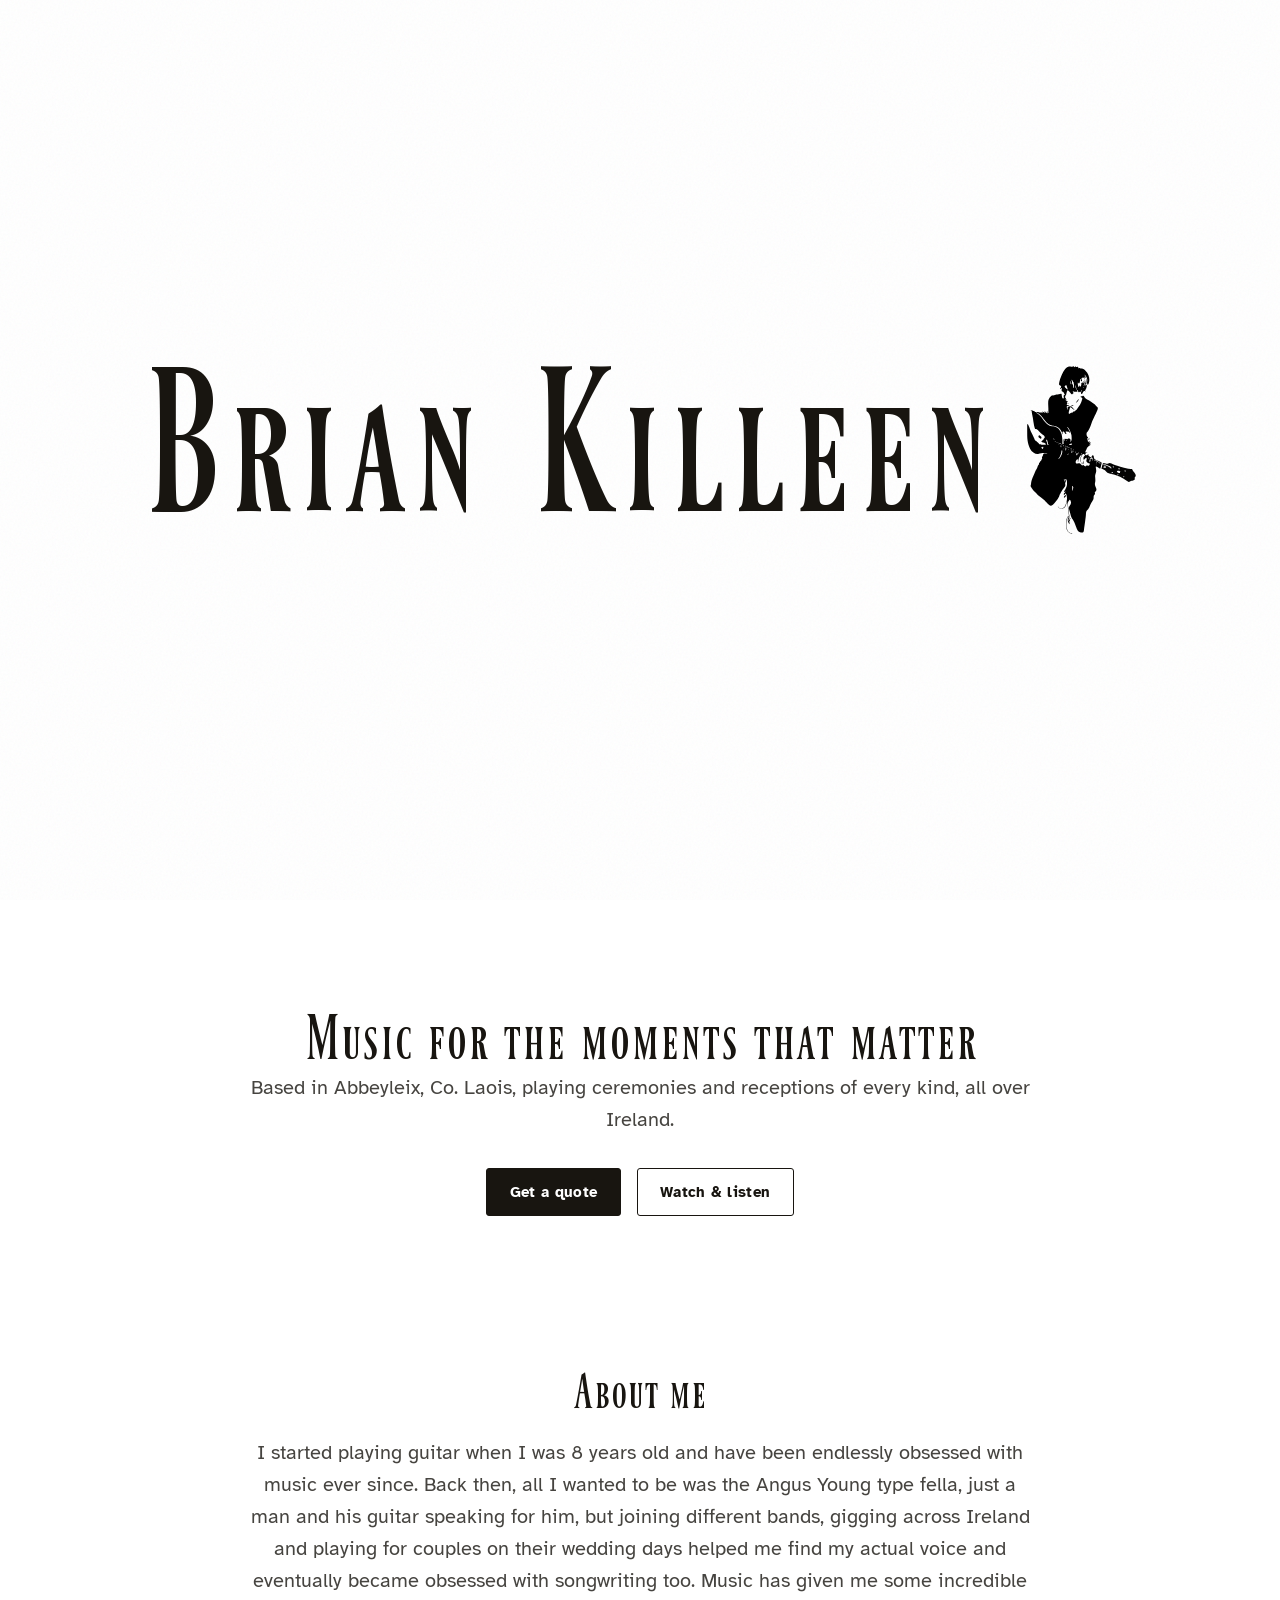
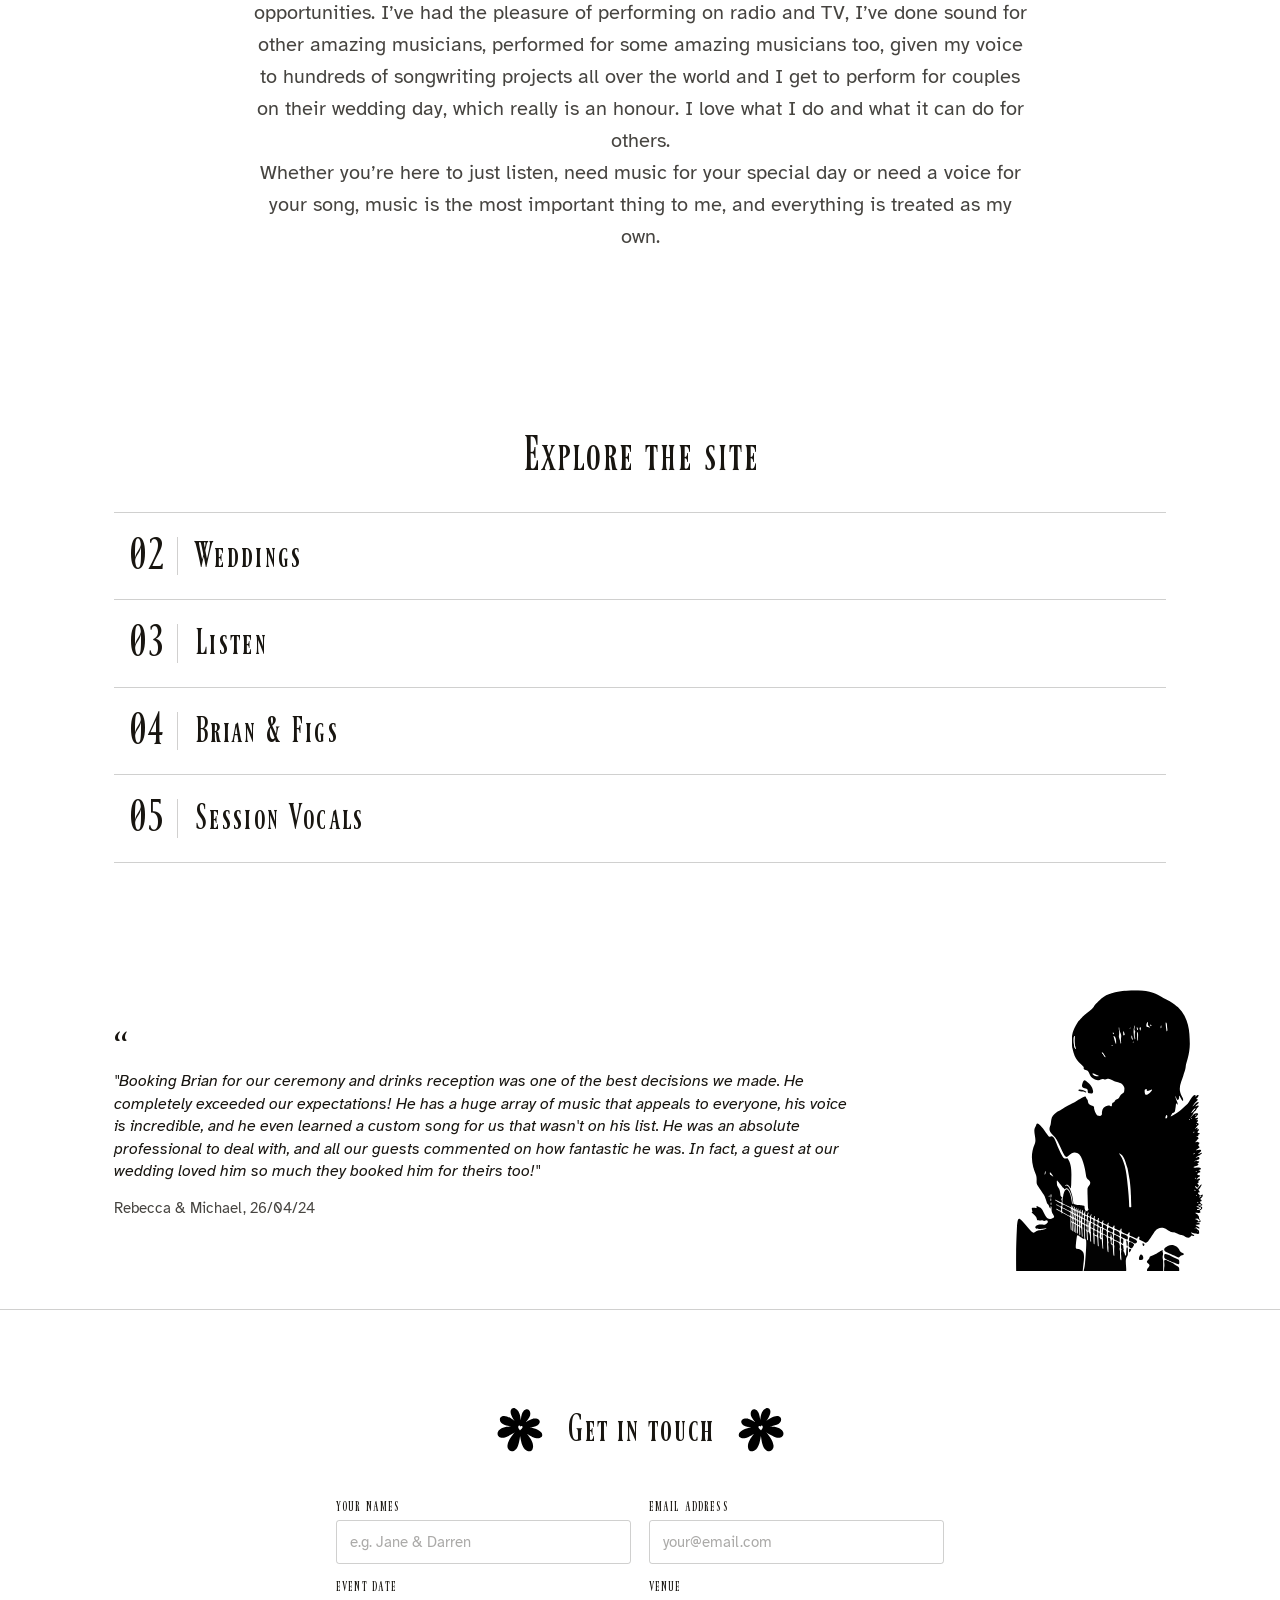
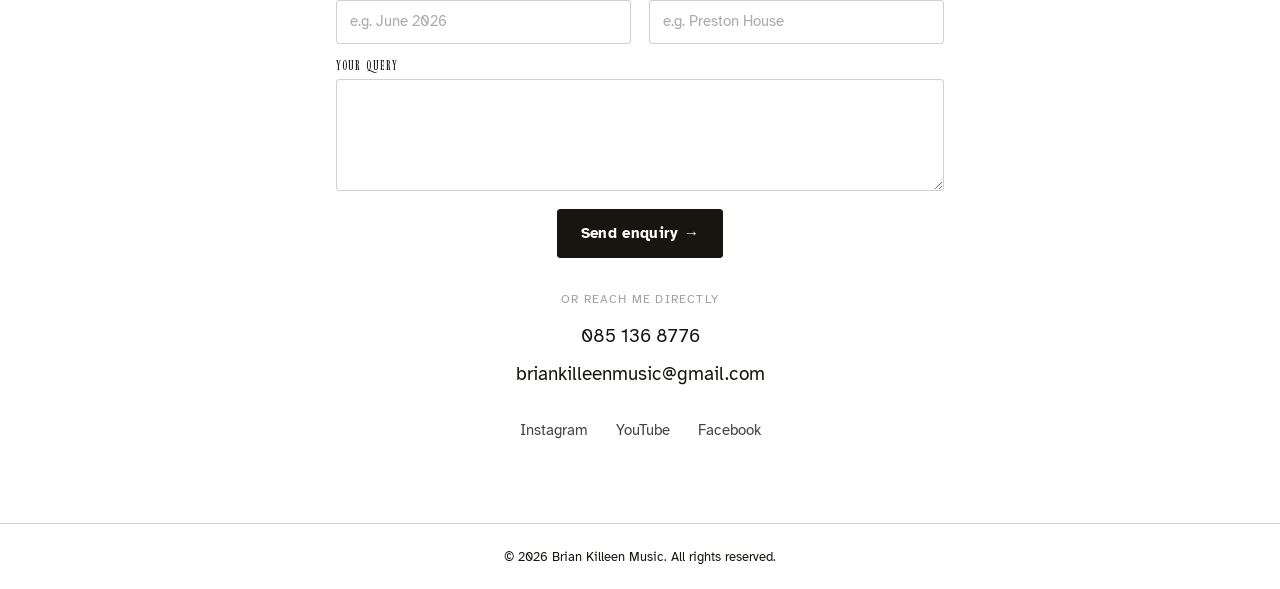
==== index.html @ a40d2b85 "Style updates site wide" ====
<!doctype html>
<html lang="en-GB">
<head>
<meta charset="UTF-8">
<meta name="viewport" content="width=device-width, initial-scale=1">
<title>Brian Killeen | Wedding Ceremony & Reception Music</title>
<meta name="description" content="Brian Killeen is a singer/guitarist based in Abbeyleix, Co. Laois, playing wedding ceremonies and receptions all over Ireland.">
<link rel="preload" href="/assets/fonts/Ferrum-Regular.woff2" as="font" type="font/woff2" crossorigin>
<link rel="stylesheet" href="/assets/css/style.css">
<script>if (!location.hash) history.scrollRestoration = "manual";</script>
<noscript><style>body.home .site-header { opacity: 1 !important; visibility: visible !important; pointer-events: auto !important; }</style></noscript>
</head>
<body class="home">

<header class="site-header">
  <div class="wrap">
    <a href="/" class="wordmark">Brian Killeen<span class="wordmark-figure" aria-hidden="true"></span></a>
    <button class="nav-toggle" aria-label="Open menu" aria-expanded="false">
      <svg class="dial" viewBox="0 0 44 44" aria-hidden="true">
        <circle cx="22" cy="22" r="19" fill="none" stroke="currentColor" stroke-width="1.2"/>
        <line class="dial-tick" x1="22" y1="4" x2="22" y2="9" stroke="currentColor" stroke-width="2" stroke-linecap="round"/>
      </svg>
      <span class="dial-channel" aria-hidden="true">01</span>
    </button>
    <nav class="main-nav" aria-label="Primary">
  <a href="/" aria-current="page"><span class="channel-num">01</span>Home</a>
  <a href="/weddings/"><span class="channel-num">02</span>Weddings</a>
  <a href="/listen/"><span class="channel-num">03</span>Listen</a>
  <a href="/brian-and-figs/"><span class="channel-num">04</span>Brian &amp; Figs</a>
  <a href="/sessions/"><span class="channel-num">05</span>Session Vocals</a>
  <a href="#contact" class="btn btn-solid">Get in Touch</a>
    </nav>
  </div>
</header>

<span class="k-measure" aria-hidden="true">K</span>

<main>

  <div class="intro-spacer" aria-hidden="true"></div>
  <div class="intro-lockup">
    <div class="intro-pair">
      <h1 class="intro-name">Brian Killeen</h1>
      <div class="name-figure" aria-hidden="true"></div>
    </div>
  </div>

  <section class="hero">
    <div class="wrap reveal">
      <div class="hero-copy">
        <h2 class="hero-title">Music for the moments that matter</h2>
        <p class="lede">Based in Abbeyleix, Co. Laois, playing ceremonies and receptions of every kind, all over Ireland.</p>
        <div class="hero-actions">
          <a href="#contact" class="btn btn-solid">Get a quote</a>
          <a href="/listen/" class="btn btn-outline">Watch &amp; listen</a>
        </div>
      </div>
    </div>
  </section>

  <section class="intro">
    <div class="wrap reveal">
      <h2 class="underline-draw">About me
        <svg viewBox="0 0 200 20" preserveAspectRatio="none"><path d="M2 12 Q 50 2 100 10 T 198 8"/></svg>
      </h2>
      <p class="lede" style="margin-top:1.2rem;">
        I started playing guitar when I was 8 years old and have been endlessly obsessed with music ever since. Back then, all I wanted to be was the Angus Young type fella, just a man and his guitar speaking for him, but joining different bands, gigging across Ireland and playing for couples on their wedding days helped me find my actual voice and eventually became obsessed with songwriting too. Music has given me some incredible opportunities. I’ve had the pleasure of performing on radio and TV, I’ve done sound for other amazing musicians, performed for some amazing musicians too, given my voice to hundreds of songwriting projects all over the world and I get to perform for couples on their wedding day, which really is an honour. I love what I do and what it can do for others.
        <br>Whether you’re here to just listen, need music for your special day or need a voice for your song, music is the most important thing to me, and everything is treated as my own.
      </p>
    </div>
  </section>

  <section class="page-links">
    <div class="wrap reveal">
      <h2 class="underline-draw">Explore the site
        <svg viewBox="0 0 200 20" preserveAspectRatio="none"><path d="M2 12 Q 50 2 100 10 T 198 8"/></svg>
      </h2>
      <ul class="set-list" style="margin-top:2rem;">
        <li>
          <a href="/weddings/">
            <span class="set-list__num">02</span>
            <span class="set-list__title">Weddings</span>
          </a>
        </li>
        <li>
          <a href="/listen/">
            <span class="set-list__num">03</span>
            <span class="set-list__title">Listen</span>
          </a>
        </li>
        <li>
          <a href="/brian-and-figs/">
            <span class="set-list__num">04</span>
            <span class="set-list__title">Brian &amp; Figs</span>
          </a>
        </li>
        <li>
          <a href="/sessions/">
            <span class="set-list__num">05</span>
            <span class="set-list__title">Session Vocals</span>
          </a>
        </li>
      </ul>
    </div>
  </section>

  <section class="testimonial">
    <div class="testimonial-figure testimonial-figure--center" aria-hidden="true"></div>
    <div class="wrap reveal quote-stack quote-stack--compact">
      <blockquote class="quote">
        "Booking Brian for our ceremony and drinks reception was one of the best decisions we made. He completely exceeded our expectations! He has a huge array of music that appeals to everyone, his voice is incredible, and he even learned a custom song for us that wasn't on his list. He was an absolute professional to deal with, and all our guests commented on how fantastic he was. In fact, a guest at our wedding loved him so much they booked him for theirs too!"
        <cite>Rebecca &amp; Michael, 26/04/24</cite>
      </blockquote>
    </div>
  </section>


  <section id="contact" class="contact-simple">
    <div class="wrap reveal">
      <div class="contact-heading">
        <div class="flower-fig flower-fig--contact" aria-hidden="true"><img src="/Flowers/flower3.svg" alt=""></div>
        <h2>Get in touch</h2>
        <div class="flower-fig flower-fig--contact" aria-hidden="true"><img src="/Flowers/flower3.svg" alt="" style="transform: scaleX(-1);"></div>
      </div>
      <!-- ★ Replace YOUR_FORM_ID with the id from your Formspree dashboard (formspree.io/dashboard) -->
      <form class="contact-form" action="https://formspree.io/f/xdenpwrw" method="POST">
        <input type="hidden" name="_subject" value="New enquiry — Brian Killeen Music">
        <!-- ★ Replace briankilleenmusic.ie below with your actual domain once the site is live -->
        <input type="hidden" name="_next" value="https://www.briankilleenmusic.ie/thankyou/">
        <div class="form-row form-row--2">
          <div class="form-group">
            <label for="cf-name">Your names</label>
            <input type="text" id="cf-name" name="name" required autocomplete="name" placeholder="e.g. Jane &amp; Darren">
          </div>
          <div class="form-group">
            <label for="cf-email">Email address</label>
            <input type="email" id="cf-email" name="email" required autocomplete="email" placeholder="your@email.com">
          </div>
        </div>
        <div class="form-row form-row--2">
          <div class="form-group">
            <label for="cf-date">Event date</label>
            <input type="text" id="cf-date" name="date" placeholder="e.g. June 2026">
          </div>
          <div class="form-group">
            <label for="cf-venue">Venue</label>
            <input type="text" id="cf-venue" name="venue" placeholder="e.g. Preston House">
          </div>
        </div>
        <div class="form-group">
          <label for="cf-message">Your Query</label>
          <textarea id="cf-message" name="message" rows="4" placeholder=""></textarea>
        </div>
        <div class="form-submit">
          <button type="submit" class="btn btn-solid">Send enquiry →</button>
        </div>
      </form>
      <p class="contact-alt-label">Or reach me directly</p>
      <div class="contact-links">
        <a href="tel:+353851368776" class="contact-link">085 136 8776</a>
        <a href="mailto:briankilleenmusic@gmail.com" class="contact-link">briankilleenmusic@gmail.com</a>
      </div>
      <div class="contact-socials">
        <a href="https://www.instagram.com/brian_songs/" aria-label="Instagram" target="_blank" rel="noopener">Instagram</a>
        <a href="https://www.youtube.com/@brian_songs" aria-label="YouTube" target="_blank" rel="noopener">YouTube</a>
        <a href="https://www.facebook.com/yellowsubkilleen" aria-label="Facebook" target="_blank" rel="noopener">Facebook</a>
      </div>
    </div>
  </section>

</main>

<footer class="site-footer">
  <div class="wrap">
    <small>&copy; 2026 Brian Killeen Music. All rights reserved.</small>
  </div>
</footer>

<script src="/assets/js/main.js" defer></script>
</body>
</html>
---- assets/css/style.css ----
/* ==========================================================================
   Brian Killeen Music — vintage 60s stylesheet
   ========================================================================== */

/* Native cross-document View Transitions (Chrome/Edge 126+; other browsers
   ignore this at-rule and just navigate normally — no JS needed either way) */
@view-transition {
  navigation: auto;
}

/* ---- Fonts (self-hosted files, not embedded in the HTML) ----
   Ferrum is also preloaded from each page <head>. font-display: block
   keeps the fallback from painting, so the name does not swap into Ferrum
   a moment after first paint. Body faces stay on swap so paragraphs
   stay readable if their files are still in flight. */
@font-face {
  font-family: "Ferrum";
  src: url("../fonts/Ferrum-Regular.woff2") format("woff2");
  font-weight: 400;
  font-style: normal;
  font-display: block;
}
@font-face {
  font-family: "Hyperlegible Sans";
  src: url("../fonts/HyperlegibleSans-Regular.woff2") format("woff2");
  font-weight: 400;
  font-style: normal;
  font-display: swap;
}
@font-face {
  font-family: "Hyperlegible Sans";
  src: url("../fonts/HyperlegibleSans-Italic.woff2") format("woff2");
  font-weight: 400;
  font-style: italic;
  font-display: swap;
}
@font-face {
  font-family: "Hyperlegible Sans";
  src: url("../fonts/HyperlegibleSans-Medium.woff2") format("woff2");
  font-weight: 500;
  font-style: normal;
  font-display: swap;
}
@font-face {
  font-family: "Hyperlegible Sans";
  src: url("../fonts/HyperlegibleSans-Bold.woff2") format("woff2");
  font-weight: 700;
  font-style: normal;
  font-display: swap;
}

/* ---- Design tokens ---- */
:root {
  --paper: #ffffff;
  --paper-alt: #f4f4f4;
  --ink: #181510;
  --ink-soft: #181510cc;
  --ink-faint: #18151033;
  --black-band: #16130f;

  --font-display: "Ferrum", "Arial Narrow", sans-serif;
  --font-body: "Hyperlegible Sans", "Helvetica Neue", Arial, sans-serif;

  --max-width: 1100px;
  --gap: clamp(1.25rem, 2vw, 2.5rem);
}

/* ---- Reset ---- */
* { box-sizing: border-box; }
html { scroll-behavior: smooth; }
body, h1, h2, h3, h4, p, figure, blockquote { margin: 0; }
img { max-width: 100%; display: block; }
a { color: inherit; text-decoration: none; }
button { font: inherit; cursor: pointer; }
ul { list-style: none; margin: 0; padding: 0; }

body {
  background: var(--paper);
  color: var(--ink);
  font-family: var(--font-body);
  font-size: 1rem;
  line-height: 1.6;
  position: relative;
  overflow-x: hidden;
}

/* ---- Paper-grain overlay ---- */
body::before {
  content: "";
  position: fixed;
  inset: 0;
  pointer-events: none;
  z-index: 9999;
  opacity: 0.05;
  mix-blend-mode: multiply;
  background-image: url("data:image/svg+xml;utf8,<svg xmlns='http://www.w3.org/2000/svg' width='120' height='120'><filter id='n'><feTurbulence type='fractalNoise' baseFrequency='0.9' numOctaves='2' stitchTiles='stitch'/></filter><rect width='100%25' height='100%25' filter='url(%23n)'/></svg>");
  background-size: 220px 220px;
}

/* ---- Name figure (Home only) ----
   Hand-traced silhouette used as a logomark beside "Brian Killeen" — sized
   to match the live-measured cap-height of the "K" (see .k-measure and
   main.js), so it scales exactly with the text at every point in the
   scroll. Stays attached to the name the whole way from the big centred
   landing state through to settling beside it in the header. */
.name-figure {
  background-image: url("../img/name-figure.svg");
  background-repeat: no-repeat;
  background-size: contain;
  pointer-events: none;
  flex-shrink: 0;
}
/* Invisible reference glyph, same font/weight, font-size synced to the
   name's current size each frame — measured, never shown. */
.k-measure {
  position: fixed;
  top: -9999px;
  left: -9999px;
  visibility: hidden;
  white-space: nowrap;
  font-family: var(--font-display);
  font-weight: 400;
  line-height: 1;
}
@media (prefers-reduced-motion: reduce) {
  .name-figure { display: none; }
}

/* ---- Layout helpers ---- */
.wrap {
  max-width: var(--max-width);
  margin: 0 auto;
  padding: 0 1.5rem;
}
section { padding: clamp(3rem, 7vw, 6rem) 0; }
.rule {
  border: none;
  border-top: 1px solid var(--ink-faint);
}

/* ---- Typography ---- */
h1, .h1 {
  font-family: var(--font-display);
  font-weight: 400;
  line-height: 1.05;
  letter-spacing: 0.01em;
  font-size: clamp(2.6rem, 7vw, 5rem);
}
h2, .h2 {
  font-family: var(--font-display);
  font-weight: 400;
  line-height: 1.15;
  font-size: clamp(1.8rem, 4vw, 2.6rem);
}
h3, .h3 {
  font-family: var(--font-display);
  font-weight: 400;
  font-size: clamp(1.2rem, 2.4vw, 1.5rem);
}
p.lede {
  font-size: clamp(1.05rem, 2vw, 1.25rem);
  color: var(--ink-soft);
  max-width: 60ch;
}

/* ---- Hand-drawn SVG underline ---- */
.underline-draw {
  position: relative;
  display: inline-block;
}
.underline-draw svg {
  position: absolute;
  left: 0;
  bottom: -0.15em;
  width: 100%;
  height: 0.5em;
  overflow: visible;
}
.underline-draw svg path {
  fill: none;
  stroke: var(--ink);
  stroke-width: 4;
  stroke-linecap: round;
  stroke-dasharray: 240;
  stroke-dashoffset: 240;
  transition: stroke-dashoffset 0.45s ease;
}
.underline-draw.is-active svg path {
  stroke-dashoffset: 0;
}

/* ---- Header / Nav
   Wide screens: page names in the header, current page underlined.
   Narrow screens: the knob opens the full-screen menu. ---- */
.site-header {
  position: sticky;
  top: 0;
  z-index: 100;
  background: transparent;
  border-bottom: 1px solid var(--ink-faint);
}
.site-header::before {
  content: "";
  position: absolute;
  inset: 0;
  z-index: -1;
  background: color-mix(in srgb, var(--paper) 92%, transparent);
  backdrop-filter: blur(6px);
}
.site-header .wrap {
  display: flex;
  align-items: center;
  justify-content: space-between;
  gap: 1rem;
  min-height: 84px;
}
.wordmark {
  display: inline-flex;
  align-items: center;
  gap: 8px;
  font-family: var(--font-display);
  font-size: 1.5rem;
  letter-spacing: 0.02em;
  white-space: nowrap;
}
/* Static match of the Home page's settled logo lockup (see .name-figure) —
   sized in em so it tracks the wordmark's own font-size everywhere else. */
.wordmark-figure {
  display: inline-block;
  width: 0.866em;
  height: 1.3em;
  background-image: url("../img/name-figure.svg");
  background-repeat: no-repeat;
  background-size: contain;
  flex-shrink: 0;
}

/* Tuning-dial menu button: the tick shows which "channel" (page) you're on,
   and the number in the middle confirms it. Phone only — wide screens use
   the text menu instead. */
.nav-toggle {
  position: relative;
  z-index: 210;
  width: 44px;
  height: 44px;
  display: inline-flex;
  align-items: center;
  justify-content: center;
  background: none;
  border: 1px solid var(--ink);
  border-radius: 50%;
  flex-shrink: 0;
  color: var(--ink);
}
.nav-toggle .dial {
  position: absolute;
  inset: 0;
  width: 100%;
  height: 100%;
}
.nav-toggle .dial-tick {
  transform-origin: 22px 22px;
  transition: transform 0.4s cubic-bezier(0.34, 1.56, 0.64, 1);
}
.nav-toggle.is-open .dial-tick {
  animation: dial-spin 0.5s ease;
}
@keyframes dial-spin {
  from { transform: rotate(0deg); }
  to { transform: rotate(360deg); }
}
.nav-toggle .dial-channel {
  position: relative;
  font-family: var(--font-display);
  font-size: 0.75rem;
  letter-spacing: 0.02em;
  pointer-events: none;
}

/* Full-screen overlay menu */
.main-nav {
  display: none;
  position: fixed;
  inset: 0;
  z-index: 200;
  background: var(--paper);
  flex-direction: column;
  align-items: center;
  justify-content: center;
  gap: 1.6rem;
}
.main-nav.is-open { display: flex; }
.main-nav a:not(.btn) {
  font-family: var(--font-body);
  font-weight: 500;
  font-size: clamp(1.3rem, 4vw, 1.8rem);
  letter-spacing: 0.02em;
}
.main-nav .channel-num {
  font-family: var(--font-display);
  color: var(--ink);
  font-size: 0.65em;
  margin-right: 0.4em;
}
.main-nav a[aria-current="page"] {
  text-decoration: underline;
  text-underline-offset: 0.18em;
}
body.nav-open { overflow: hidden; }

/* Desktop: a plain row of page names, lined up with the header.
   The bar itself ignores clicks so the wordmark underneath stays usable. */
@media (min-width: 801px) {
  .nav-toggle { display: none; }
  .main-nav,
  .main-nav.is-open {
    display: flex;
    position: static;
    inset: auto;
    height: auto;
    z-index: auto;
    flex-direction: row;
    align-items: center;
    justify-content: flex-end;
    gap: clamp(0.7rem, 1.4vw, 1.35rem);
    padding: 0;
    background: transparent;
    pointer-events: auto;
  }
  .main-nav a {
    white-space: nowrap;
  }
  .main-nav a:not(.btn),
  .main-nav .btn {
    font-family: var(--font-body);
    font-weight: 400;
    font-size: clamp(0.88rem, 1.05vw, 0.98rem);
    letter-spacing: 0;
  }
  .main-nav .channel-num { display: none; }
  .main-nav a:hover,
  .main-nav a[aria-current="page"] {
    text-decoration: underline;
    text-underline-offset: 0.28em;
  }
  .main-nav .btn,
  .main-nav .btn:hover,
  .main-nav .btn:focus-visible {
    background: transparent;
    color: inherit;
    border-color: transparent;
    padding: 0;
    border-radius: 0;
    box-shadow: none;
    transform: none;
  }
  body.nav-open { overflow-x: hidden; overflow-y: auto; }
}

/* ---- Buttons ---- */
.btn {
  display: inline-flex;
  align-items: center;
  gap: 0.5rem;
  font-family: var(--font-body);
  font-weight: 700;
  font-size: 0.95rem;
  letter-spacing: 0.02em;
  padding: 0.7rem 1.4rem;
  border-radius: 3px;
  border: 1.5px solid var(--ink);
  transition: box-shadow 0.25s ease, transform 0.25s ease, background 0.25s ease, color 0.25s ease, opacity 0.4s ease;
}
.btn-solid {
  background: var(--ink);
  color: var(--paper);
  border-color: var(--ink);
}
.btn-solid:hover, .btn-solid:focus-visible {
  box-shadow: 0 10px 26px -10px #000;
  transform: translateY(-2px);
}
.btn-outline:hover, .btn-outline:focus-visible {
  background: var(--ink);
  color: var(--paper);
  transform: translateY(-2px);
}
.btn-whatsapp {
  background: #1c1a17;
  color: var(--paper);
  border-color: #1c1a17;
}
.btn-whatsapp:hover, .btn-whatsapp:focus-visible {
  box-shadow: 0 10px 26px -10px #000;
  transform: translateY(-2px);
}

@media (prefers-reduced-motion: reduce) {
  .nav-toggle.is-open .dial-tick { animation: none; }
}

/* ---- Hero (typography only, no imagery) ---- */
.hero {
  padding-top: clamp(2rem, 6vw, 4rem);
  padding-bottom: clamp(2rem, 6vw, 4rem);
  position: relative;
}
.hero .wrap {
  position: relative;
  z-index: 1;
  display: flex;
  flex-direction: column;
  align-items: center;
}
/* Decorative margin flourish beside the hero title — only where there's
   genuine gutter space for it, so it never crowds the text. */
.hero-figure {
  position: absolute;
  right: clamp(1rem, 6vw, 6rem);
  top: 100%;
  transform: translateY(-50%);
  z-index: 0;
  height: clamp(110px, 14vw, 190px);
  aspect-ratio: 486.24 / 1005.94;
  background-image: url("../img/rose-figure.svg");
  background-repeat: no-repeat;
  background-position: center;
  background-size: contain;
  pointer-events: none;
  opacity: 0.85;
}
@media (max-width: 1100px) {
  .hero-figure { display: none; }
}
/* Decorative margin flourish on the left, sitting at the boundary between
   ceremony-types and reception — mirrors .hero-figure's approach (anchored
   to the section's bottom edge, text kept above via z-index). */
.ceremony-types {
  position: relative;
}
.ceremony-types .wrap {
  position: relative;
  z-index: 1;
}
.ceremony-figure {
  position: absolute;
  left: clamp(1rem, 6vw, 6rem);
  top: 100%;
  transform: translateY(-50%);
  z-index: 0;
  height: clamp(110px, 14vw, 190px);
  aspect-ratio: 1091.5 / 1207.4;
  background-image: url("../img/scroll-figure.svg");
  background-repeat: no-repeat;
  background-position: center;
  background-size: contain;
  pointer-events: none;
  opacity: 0.85;
}
@media (max-width: 1100px) {
  .ceremony-figure { display: none; }
}
.hero-title {
  font-size: clamp(2.2rem, 5.5vw, 3.4rem);
}
.weddings .hero-title {
  font-size: clamp(3.5rem, 10vw, 6rem);
}
.hero-copy {
  max-width: 50rem;
  text-align: center;
}
.hero-tagline {
  font-family: var(--font-display);
  font-size: clamp(1rem, 2.8vw, 1.5rem);
  margin-top: 0.6rem;
  opacity: 0.65;
}
.hero-actions {
  margin-top: 2rem;
  display: flex;
  flex-wrap: wrap;
  justify-content: center;
  gap: 1rem;
}

/* ---- Intro stage (Home only): name recedes into the distance on scroll,
   then settles into the header wordmark as the page reveals itself ---- */
.intro-spacer {
  height: 105vh;
}
/* CSS owns the first paint: a full-viewport flex group so the name is
   large and centred even before JS/fonts, and never depends on a
   measured top/left that can be wrong on the first frame. */
.intro-lockup {
  position: fixed;
  inset: 0;
  z-index: 110;
  display: flex;
  align-items: center;
  justify-content: center;
  pointer-events: none;
  font-size: clamp(3.2rem, 15vw, 11rem);
}
/* Name + figure stay one flex unit for the whole intro — JS moves this
   pair, never the two pieces independently (which let them split on
   narrower viewports when the h1 reported full-window width). */
.intro-pair {
  display: flex;
  align-items: center;
  flex-wrap: nowrap;
  width: max-content;
  max-width: 100%;
  gap: 30px;
}
.intro-name {
  margin: 0;
  font-family: var(--font-display);
  font-weight: 400;
  font-size: 1em;
  line-height: 1;
  white-space: nowrap;
  width: max-content;
  flex: 0 0 auto;
}
.intro-lockup .name-figure {
  height: 1em;
  width: calc(1em * 950.05 / 1426.29);
  flex: 0 0 auto;
}
@media (max-width: 700px) {
  .intro-lockup { padding: 0 1rem; font-size: clamp(2rem, 9vw, 4.5rem); }
  .intro-pair { gap: 16px; }
}
.intro-lockup.is-driven .intro-pair {
  position: fixed;
  z-index: 110;
}
/* The big name IS the wordmark on Home — hide the header's own wordmark
   (kept in the DOM so layout/spacing stays identical) and only fade in
   the menu once the name has settled. On a wide screen that menu is the
   row of page names; on a phone it is the knob. */
body.home .site-header {
  position: fixed;
  top: 0; left: 0; right: 0;
  opacity: 0;
  visibility: hidden;
  pointer-events: none;
  transition: opacity 0.15s ease;
}
body.home .site-header .wordmark {
  visibility: hidden;
}
body.home.nav-open .site-header {
  opacity: 1 !important;
  visibility: visible !important;
  pointer-events: auto !important;
}

@media (prefers-reduced-motion: reduce) {
  body.home .site-header {
    position: sticky;
    opacity: 1 !important;
    visibility: visible !important;
    pointer-events: auto !important;
  }
  body.home .site-header .wordmark {
    visibility: visible !important;
  }
}
@media (prefers-reduced-motion: reduce) {
  .intro-spacer { height: auto; padding: 4rem 0 2rem; }
  .intro-lockup {
    position: static;
    display: flex;
    justify-content: center;
    inset: auto;
    padding: 0;
  }
  .intro-pair {
    position: static;
  }
  .intro-name {
    position: static;
    display: block;
    margin: 0;
    transform: none !important;
  }
}

/* ---- Numbered list (set-list style — replaces boxed cards) ---- */
.list-numbered {
  display: flex;
  flex-direction: column;
}
.list-numbered-item {
  display: grid;
  grid-template-columns: 3.5rem 1fr;
  gap: 0.3rem 1.5rem;
  padding: 1.6rem 0;
  border-top: 1px solid var(--ink-faint);
}
.list-numbered-item:last-child {
  border-bottom: 1px solid var(--ink-faint);
}
.list-numbered-item .num {
  font-family: var(--font-display);
  color: var(--ink);
  font-size: 1.4rem;
  line-height: 1.4;
}
.list-numbered-item h3 {
  margin-bottom: 0.3rem;
}
.list-numbered-item p {
  color: var(--ink-soft);
  max-width: 60ch;
}

/* ---- Set-list rows (homepage Explore section) ---- */
.set-list {
  width: 100%;
  list-style: none;
  margin: 0;
  padding: 0;
  border-top: 1px solid var(--ink-faint);
}
.set-list li {
  border-bottom: 1px solid var(--ink-faint);
}
.set-list a {
  display: grid;
  grid-template-columns: 3.5rem 1fr;
  align-items: center;
  gap: 1rem;
  padding: clamp(1rem, 2.5vw, 1.5rem) 0.5rem;
  text-align: left;
  transition: background 0.2s ease, color 0.2s ease;
}
.set-list a:hover,
.set-list a:focus-visible {
  background: color-mix(in srgb, var(--ink) 5%, transparent);
  outline: none;
}
.set-list__num {
  font-family: var(--font-display);
  font-size: clamp(1.6rem, 4vw, 2.4rem);
  color: var(--ink);
  line-height: 1;
  text-align: right;
  padding-right: 0.75rem;
  border-right: 1px solid var(--ink-faint);
  flex-shrink: 0;
}
.set-list__title {
  justify-self: start;
  font-family: var(--font-display);
  font-size: clamp(1.3rem, 3.5vw, 2rem);
  letter-spacing: 0.01em;
  line-height: 1;
}
.set-list a:hover .set-list__title,
.set-list a:focus-visible .set-list__title {
  text-decoration: underline;
  text-decoration-thickness: 1px;
  text-underline-offset: 0.22em;
}

/* ---- Video grid ---- */
.video-grid {
  display: grid;
  grid-template-columns: repeat(2, 1fr);
  gap: var(--gap);
}
.video-frame {
  position: relative;
  width: 100%;
  aspect-ratio: 16 / 9;
  border-radius: 6px;
  overflow: hidden;
  border: 1px solid var(--ink-faint);
  background: var(--black-band);
}
.video-frame iframe {
  width: 100%;
  height: 100%;
  border: 0;
}
.video-library-more {
  display: flex;
  justify-content: center;
  margin-top: 0.5rem;
}

/* ---- Setlist track list (Listen page) ---- */
.setlist-library { position: relative; }

.track-list {
  list-style: none;
  margin: clamp(1.5rem, 4vw, 2.5rem) 0 0;
  padding: 0;
  border-top: 1px solid var(--ink-faint);
}
.track-item {
  display: grid;
  grid-template-columns: 2.75rem 1fr auto 1.5rem;
  align-items: center;
  gap: 0 0.9rem;
  padding: clamp(0.85rem, 2.5vw, 1.2rem) 0.5rem;
  border-bottom: 1px solid var(--ink-faint);
  cursor: pointer;
  transition: background 0.15s ease;
  user-select: none;
}
.track-item:hover        { background: color-mix(in srgb, var(--ink) 5%, transparent); }
.track-item.is-active    { background: color-mix(in srgb, var(--ink) 8%, transparent); }
.track-item:focus-visible { outline: 2px solid var(--ink); outline-offset: -2px; }

.track-num {
  font-family: var(--font-display);
  font-size: clamp(1.1rem, 2.5vw, 1.5rem);
  color: var(--ink-soft);
  text-align: right;
  padding-right: 0.75rem;
  border-right: 1px solid var(--ink-faint);
  line-height: 1;
  transition: color 0.15s ease;
}
.track-item.is-active .track-num { color: var(--ink); }

.track-title {
  font-family: var(--font-display);
  font-size: clamp(1rem, 2.5vw, 1.45rem);
  line-height: 1.1;
}
.track-duration {
  font-size: 0.8rem;
  color: var(--ink-soft);
  font-variant-numeric: tabular-nums;
  white-space: nowrap;
}
.track-play-icon {
  width: 1.25rem;
  height: 1.25rem;
  color: var(--ink);
  opacity: 0;
  transition: opacity 0.15s ease;
  display: flex;
  align-items: center;
  justify-content: center;
  flex-shrink: 0;
}
.track-item:hover .track-play-icon,
.track-item.is-active .track-play-icon { opacity: 1; }

/* ---- Sticky player bar ---- */
.player-bar {
  position: fixed;
  bottom: 0; left: 0; right: 0;
  z-index: 200;
  background: var(--ink);
  color: var(--paper);
  padding: 0.65rem 1.25rem 0.8rem;
  display: flex;
  flex-direction: column;
  gap: 0.45rem;
  transform: translateY(110%);
  transition: transform 0.3s cubic-bezier(0.25, 0.46, 0.45, 0.94);
  box-shadow: 0 -2px 16px rgba(0,0,0,0.25);
}
.player-bar.is-visible { transform: translateY(0); }

.player-row-top {
  display: flex;
  align-items: center;
  gap: 1rem;
}
.player-info {
  flex: 1;
  min-width: 0;
}
.player-now-label {
  font-size: 0.58rem;
  letter-spacing: 0.13em;
  text-transform: uppercase;
  color: rgba(255,255,255,0.4);
  line-height: 1;
  margin-bottom: 0.2rem;
}
.player-title {
  font-family: var(--font-display);
  font-size: clamp(0.9rem, 2.5vw, 1.15rem);
  line-height: 1;
  white-space: nowrap;
  overflow: hidden;
  text-overflow: ellipsis;
}
.player-controls {
  display: flex;
  align-items: center;
  gap: 0.4rem;
  flex-shrink: 0;
}
.player-btn {
  background: none;
  border: none;
  color: var(--paper);
  cursor: pointer;
  padding: 0.35rem;
  display: flex;
  align-items: center;
  justify-content: center;
  opacity: 0.55;
  transition: opacity 0.15s ease;
  line-height: 1;
}
.player-btn:hover,
.player-btn:focus-visible { opacity: 1; outline: none; }
.player-btn--play {
  width: 2.25rem;
  height: 2.25rem;
  border: 1.5px solid rgba(255,255,255,0.3);
  border-radius: 50%;
  opacity: 1;
  color: var(--paper);
}
.player-btn--play:hover { border-color: var(--paper); }

.player-row-bottom {
  display: flex;
  align-items: center;
  gap: 0.6rem;
}
.player-time {
  font-size: 0.65rem;
  font-variant-numeric: tabular-nums;
  color: rgba(255,255,255,0.4);
  white-space: nowrap;
  flex-shrink: 0;
  min-width: 2.2rem;
}
.player-progress {
  flex: 1;
  height: 3px;
  background: rgba(255,255,255,0.15);
  border-radius: 2px;
  cursor: pointer;
  position: relative;
  transition: height 0.15s ease;
}
.player-progress:hover { height: 5px; }
.player-fill {
  height: 100%;
  width: 0%;
  background: var(--paper);
  border-radius: 2px;
  pointer-events: none;
}

/* Nudge page content up so the sticky bar doesn't cover the last section
   when the player is active. Applied via JS toggling body class. */
body.player-open main { padding-bottom: 5.5rem; }

/* ---- Audio-only list (Listen page) — same set-list treatment as
   .list-numbered, swapping the number for a native audio player. ---- */
.audio-list {
  width: 100%;
  max-width: 42rem;
  margin: 0 auto;
  display: flex;
  flex-direction: column;
}
.audio-item {
  display: flex;
  flex-wrap: wrap;
  align-items: center;
  justify-content: space-between;
  gap: 1rem;
  padding: 1.4rem 0;
  border-top: 1px solid var(--ink-faint);
  text-align: left;
}
.audio-list .audio-item:last-child {
  border-bottom: 1px solid var(--ink-faint);
}
.audio-item h3 {
  margin-bottom: 0.2rem;
}
.audio-item p {
  color: var(--ink-soft);
}
.audio-item audio {
  flex-shrink: 0;
  max-width: 100%;
}
.audio-library {
  position: relative;
}
.audio-library .wrap {
  position: relative;
  z-index: 1;
}
/* Decorative margin flourish to the right of the audio list — only where
   there's genuine gutter space for it, so it never crowds the tracks. */
.audio-figure {
  position: absolute;
  right: clamp(1rem, 6vw, 6rem);
  top: 50%;
  transform: translateY(-50%);
  z-index: 0;
  height: clamp(160px, 20vw, 280px);
  aspect-ratio: 960 / 1353;
  background-image: url("../img/rte-figure.svg");
  background-repeat: no-repeat;
  background-position: center;
  background-size: contain;
  pointer-events: none;
  opacity: 0.9;
}
@media (max-width: 1100px) {
  .audio-figure {
    display: none;
  }
}

/* ---- Quote ---- */
.quote-stack {
  display: flex;
  flex-direction: column;
  gap: clamp(2.5rem, 6vw, 4.5rem);
}
.quote {
  position: relative;
  font-family: var(--font-body);
  font-style: italic;
  font-size: clamp(1.3rem, 3vw, 1.9rem);
  max-width: 46rem;
  line-height: 1.4;
  padding-top: 1.8rem;
}
.quote::before {
  content: "\201C";
  position: absolute;
  top: -0.6rem;
  left: -0.06em;
  font-family: var(--font-display);
  font-style: normal;
  font-size: 4.5rem;
  line-height: 1;
  color: var(--ink);
}
.quote-stack blockquote:nth-of-type(even) {
  align-self: flex-end;
  text-align: right;
}
.quote-stack blockquote:nth-of-type(even)::before {
  left: auto;
  right: -0.06em;
}
.quote cite {
  display: block;
  margin-top: 1rem;
  font-family: var(--font-body);
  font-style: normal;
  font-size: 0.95rem;
  color: var(--ink-soft);
}

.testimonial {
  position: relative;
}
.testimonial .quote-stack {
  /* position/z-index removed — figure now lives inside the wrap as
     first child, so normal DOM stacking keeps text above it */
}
/* Decorative margin flourish beside the quote(s) — only where there's
   genuine gutter space for it, so it never crowds the text. */
.testimonial-figure {
  position: absolute;
  right: clamp(1rem, 6vw, 6rem);
  z-index: 0;
  background-repeat: no-repeat;
  background-position: center;
  background-size: contain;
  pointer-events: none;
}
@media (max-width: 1100px) {
  /* Switch quote-stack to block so float:right on the figure works.
     Also resets even-quote right-alignment — not readable at mobile width. */
  .quote-stack {
    display: block;
  }
  .quote-stack .quote {
    margin-bottom: clamp(2.5rem, 6vw, 4.5rem);
  }
  .quote-stack blockquote:nth-of-type(even) {
    align-self: auto;
    text-align: left;
  }
  .quote-stack blockquote:nth-of-type(even)::before {
    left: -0.06em;
    right: auto;
  }

  /* All testimonial figures: absolute at bottom-right on mobile */
  .testimonial-figure {
    position: absolute;
    float: none;
    bottom: 0;
    right: clamp(0.5rem, 4vw, 2rem);
    top: auto;
    height: clamp(160px, 42vw, 230px);
    margin: 0;
    transform: none;
  }
  /* Pad sections so text clears the figure */
  .testimonial,
  .reviews {
    padding-bottom: clamp(170px, 46vw, 250px);
  }
}
/* Variant backgrounds — applied at all sizes */
.testimonial-figure--center {
  aspect-ratio: 855 / 1286;
  background-image: url("../img/brian-room.svg");
}
.testimonial-figure--bottom {
  aspect-ratio: 978.6 / 1104.32;
  background-image: url("../img/brian-preston.svg");
  background-position: bottom center;
}
.testimonial-figure--mic {
  aspect-ratio: 1299.68 / 1399.68;
  background-image: url("../img/mic-figure.svg");
  background-position: bottom center;
}
/* Desktop positioning & sizing — not applied on mobile where float layout takes over */
@media (min-width: 1101px) {
  /* Single-quote pages: centred vertically in the section. */
  .testimonial-figure--center {
    top: 50%;
    transform: translateY(-50%);
    height: clamp(180px, 22vw, 320px);
  }
  /* Stacked-quote pages: anchored to the bottom beside the last quote.
     Extra bottom padding keeps the final quote clear of the figure. */
  .testimonial-figure--bottom {
    bottom: 0;
    height: clamp(120px, 14vw, 200px);
  }
  .testimonial:has(.testimonial-figure--bottom) {
    padding-bottom: calc(clamp(120px, 14vw, 200px) + 2rem);
  }
  .testimonial-figure--mic {
    bottom: 0;
    height: clamp(140px, 18vw, 260px);
  }
}

/* ---- Steps ---- */
.steps {
  display: grid;
  grid-template-columns: repeat(3, 1fr);
  gap: var(--gap);
  counter-reset: step;
}
.step {
  position: relative;
  padding-left: 3rem;
}
.step::before {
  counter-increment: step;
  content: counter(step);
  font-family: var(--font-display);
  position: absolute;
  left: 0; top: -0.2rem;
  font-size: 2rem;
  color: var(--ink);
}

/* ---- Contact (simple: phone, email, socials) ---- */
.contact-simple {
  position: relative;
  text-align: center;
  border-top: 1px solid var(--ink-faint);
  padding: clamp(3rem, 7vw, 5rem) 0;
}
.contact-simple h2 {
  font-size: clamp(1.6rem, 3vw, 2.1rem);
  margin-bottom: 0;
}
.contact-links {
  display: flex;
  flex-direction: column;
  align-items: center;
  gap: 0.5rem;
  margin-bottom: 1.75rem;
}
.contact-link {
  font-size: clamp(1rem, 2vw, 1.2rem);
  color: var(--ink);
  transition: color 0.15s;
}
.contact-link:hover {
  text-decoration: underline;
  text-underline-offset: 0.15em;
}
.contact-socials {
  display: flex;
  justify-content: center;
  gap: 1.75rem;
  font-size: 0.95rem;
  color: var(--ink-soft);
}
.contact-socials a {
  color: var(--ink-soft);
  transition: color 0.15s;
}
.contact-socials a:hover {
  color: var(--ink);
  text-decoration: underline;
  text-underline-offset: 0.15em;
}

/* ---- Contact form ---- */
.contact-form {
  margin: 2rem auto 0;
  max-width: 38rem;
  text-align: left;
}
.form-row {
  display: flex;
  gap: 1.1rem;
  flex-wrap: wrap;
}
.form-row--2 > .form-group {
  flex: 1 1 calc(50% - 0.55rem);
  min-width: 200px;
}
.form-group {
  display: flex;
  flex-direction: column;
  gap: 0.4rem;
  width: 100%;
  margin-bottom: 1.1rem;
}
.form-group label {
  font-family: var(--font-display);
  font-size: 0.72rem;
  letter-spacing: 0.1em;
  text-transform: uppercase;
  color: var(--ink);
  line-height: 1;
}
.form-group input,
.form-group textarea {
  width: 100%;
  background: transparent;
  border: 1px solid var(--ink-faint);
  border-radius: 3px;
  padding: 0.65rem 0.8rem;
  font-family: var(--font-body);
  font-size: 0.95rem;
  color: var(--ink);
  line-height: 1.4;
  transition: border-color 0.15s ease;
  appearance: none;
}
.form-group input::placeholder,
.form-group textarea::placeholder {
  color: var(--ink-soft);
  opacity: 0.45;
}
.form-group input:focus,
.form-group textarea:focus {
  outline: none;
  border-color: var(--ink);
}
.form-group textarea {
  resize: vertical;
  min-height: 7rem;
}
.form-submit {
  margin-top: 0.5rem;
  text-align: center;
}
.contact-alt-label {
  font-size: 0.75rem;
  letter-spacing: 0.1em;
  text-transform: uppercase;
  color: var(--ink-soft);
  opacity: 0.5;
  margin: 2rem 0 0.75rem;
}

/* ---- Testimonials section (weddings + figs pages) ---- */
.quote-stack--compact .quote {
  font-size: clamp(0.9rem, 2vw, 1rem);
}
.quote-stack--compact .quote::before {
  font-size: 3rem;
}
.testimonials-heading {
  text-align: center;
  margin-bottom: 2.5rem;
}

/* ---- Flower figures (hand-drawn botanical decorations) ---- */
.reception    { position: relative; }
.how-it-works { position: relative; }
.page-links   { position: relative; }
.video-library { position: relative; }

.flower-fig {
  position: absolute;
  z-index: 0;
  pointer-events: none;
  width: clamp(130px, 16vw, 210px);
  height: auto;
}
.flower-fig img {
  width: 100%;
  height: auto;
  display: block;
}
.flower-fig--right { right: clamp(0.5rem, 5vw, 5rem); }
.flower-fig--left  { left:  clamp(0.5rem, 5vw, 5rem); }
.flower-fig--mid   { top: 0; transform: translateY(-50%); }
.contact-heading {
  display: flex;
  align-items: center;
  justify-content: center;
  gap: 1rem;
  margin-bottom: 2rem;
}
.flower-fig--contact {
  position: static;
  transform: none;
  width: clamp(40px, 5vw, 65px);
  flex-shrink: 0;
}
@media (max-width: 1100px) {
  .flower-fig { display: none; }
  .flower-fig--contact { display: block; }
}

/* ---- Section ornaments (centred botanical dividers, mobile only) ---- */
.section-ornament {
  text-align: center;
  padding: 0;
  line-height: 0;
  pointer-events: none;
}
.section-ornament img {
  width: clamp(60px, 9vw, 100px);
  height: auto;
  display: inline-block;
}
@media (min-width: 1101px) {
  .section-ornament { display: none; }
}

/* ---- Thank you page ---- */
.thankyou-hero {
  min-height: 70vh;
  display: flex;
  align-items: center;
  text-align: center;
}
.thankyou-title {
  font-size: clamp(3rem, 10vw, 6rem);
  line-height: 1;
}
.thankyou-message {
  font-size: clamp(1.1rem, 3vw, 1.5rem);
  margin-top: 0.75rem;
  color: var(--ink-soft);
}

/* ---- Footer ---- */
.site-footer {
  padding: 1.25rem 0;
  text-align: center;
  border-top: 1px solid var(--ink-faint);
}
.footer-grid small {
  color: var(--ink-soft);
  font-size: 0.8rem;
}
.social-row {
  display: flex;
  gap: 0.6rem;
}
.social-row a {
  width: 28px; height: 28px;
  font-size: 0.75rem;
  display: grid; place-items: center;
  border: 1px solid var(--ink-faint);
  border-radius: 50%;
  transition: background 0.2s ease, color 0.2s ease;
}
.social-row a:hover { background: var(--ink); color: var(--paper); }

/* ---- Brian & Figs page: big centred title, echoing the Home wordmark
   treatment, plus a centred layout throughout — reserving room either side
   of the title for companion vector art to be added later. ---- */
.figs-title {
  font-size: clamp(4rem, 15vw, 10rem);
  text-align: center;
}
body.figs .figs-hero {
  min-height: 70vh;
  display: flex;
  align-items: center;
}
/* Art is transparent (ink only, no card background) and sits in its own
   un-positioned layer behind the text — .wrap gets a real stacking context
   above it, so at any viewport width where art and title happen to
   overlap, the title always wins and stays fully legible. */
.figs-flank {
  position: absolute;
  top: 50%;
  transform: translateY(-50%);
  z-index: 0;
  height: clamp(160px, 26vw, 380px);
  width: auto;
  background-repeat: no-repeat;
  background-position: center;
  background-size: contain;
  pointer-events: none;
}
.figs-flank--figs {
  right: clamp(0.5rem, 4vw, 4rem);
  aspect-ratio: 1057 / 1351;
  background-image: url("../img/figs-figure.svg");
}
.figs-flank--brian {
  left: clamp(0.5rem, 4vw, 4rem);
  aspect-ratio: 1083 / 1922;
  background-image: url("../img/brian-figure.svg");
  /* Brian's silhouette reads narrower than Figs' at the same height
     (it's a slimmer pose), so it's scaled up a bit to match visually. */
  height: clamp(208px, 34vw, 494px);
}
body.figs .figs-hero .wrap {
  display: flex;
  flex-direction: column;
  align-items: center;
  position: relative;
  z-index: 1;
}
/* Below the point where the flanking art would crowd the title, drop the
   absolute flanking entirely and lay the section out as title-on-top,
   the two figures side by side underneath — still present, just
   re-arranged, rather than hidden. */
@media (max-width: 1000px) {
  body.figs .figs-hero {
    display: grid;
    grid-template-columns: 1fr 1fr;
    grid-template-areas: "title title" "brian figs";
    row-gap: clamp(1.5rem, 5vw, 2.5rem);
    column-gap: 1rem;
    align-items: center;
    justify-items: center;
    min-height: auto;
    padding-top: clamp(2rem, 6vw, 4rem);
    padding-bottom: clamp(2rem, 6vw, 4rem);
  }
  body.figs .figs-hero .wrap {
    grid-area: title;
  }
  .figs-flank {
    position: static;
    transform: none;
    z-index: auto;
    height: clamp(120px, 38vw, 220px);
  }
  .figs-flank--figs {
    grid-area: figs;
    justify-self: start;
  }
  .figs-flank--brian {
    grid-area: brian;
    justify-self: end;
    height: clamp(156px, 49vw, 286px);
  }
}
/* Centred layout, site-wide: same treatment the Brian & Figs page
   introduced, now applied to every page's equivalent sections — heading
   and lede centred, but lists/grids underneath keep their own natural
   (left-aligned or full-width) layout rather than being squeezed centre. */
.intro .wrap,
.reception .wrap,
.ceremony-types .wrap,
.ceremony-detail .wrap,
.how-it-works .wrap,
.duo-bio .wrap,
.services .wrap,
.page-links .wrap,
.reviews .wrap {
  display: flex;
  flex-direction: column;
  align-items: center;
  text-align: center;
}
.intro p.lede,
.reception p.lede,
.duo-bio p.lede {
  max-width: 60ch;
}
.reviews {
  position: relative;
}
.reviews .wrap {
  position: relative;
  z-index: 1;
}
/* Reviews: like .quote-stack but every quote centred, no alternating
   left/right rhythm — this page is centred throughout, not editorial. */
.review-list {
  display: flex;
  flex-direction: column;
  align-items: center;
  gap: clamp(2.5rem, 6vw, 4.5rem);
  width: 100%;
}
.list-numbered {
  width: 100%;
  max-width: 42rem;
  text-align: left;
}
.steps {
  width: 100%;
}
.video-frame {
  margin-left: auto;
  margin-right: auto;
}

/* ---- Responsive ---- */
@media (max-width: 860px) {
  .video-grid, .steps, .field-row { grid-template-columns: 1fr; }
  .list-numbered-item { grid-template-columns: 2.4rem 1fr; }
}
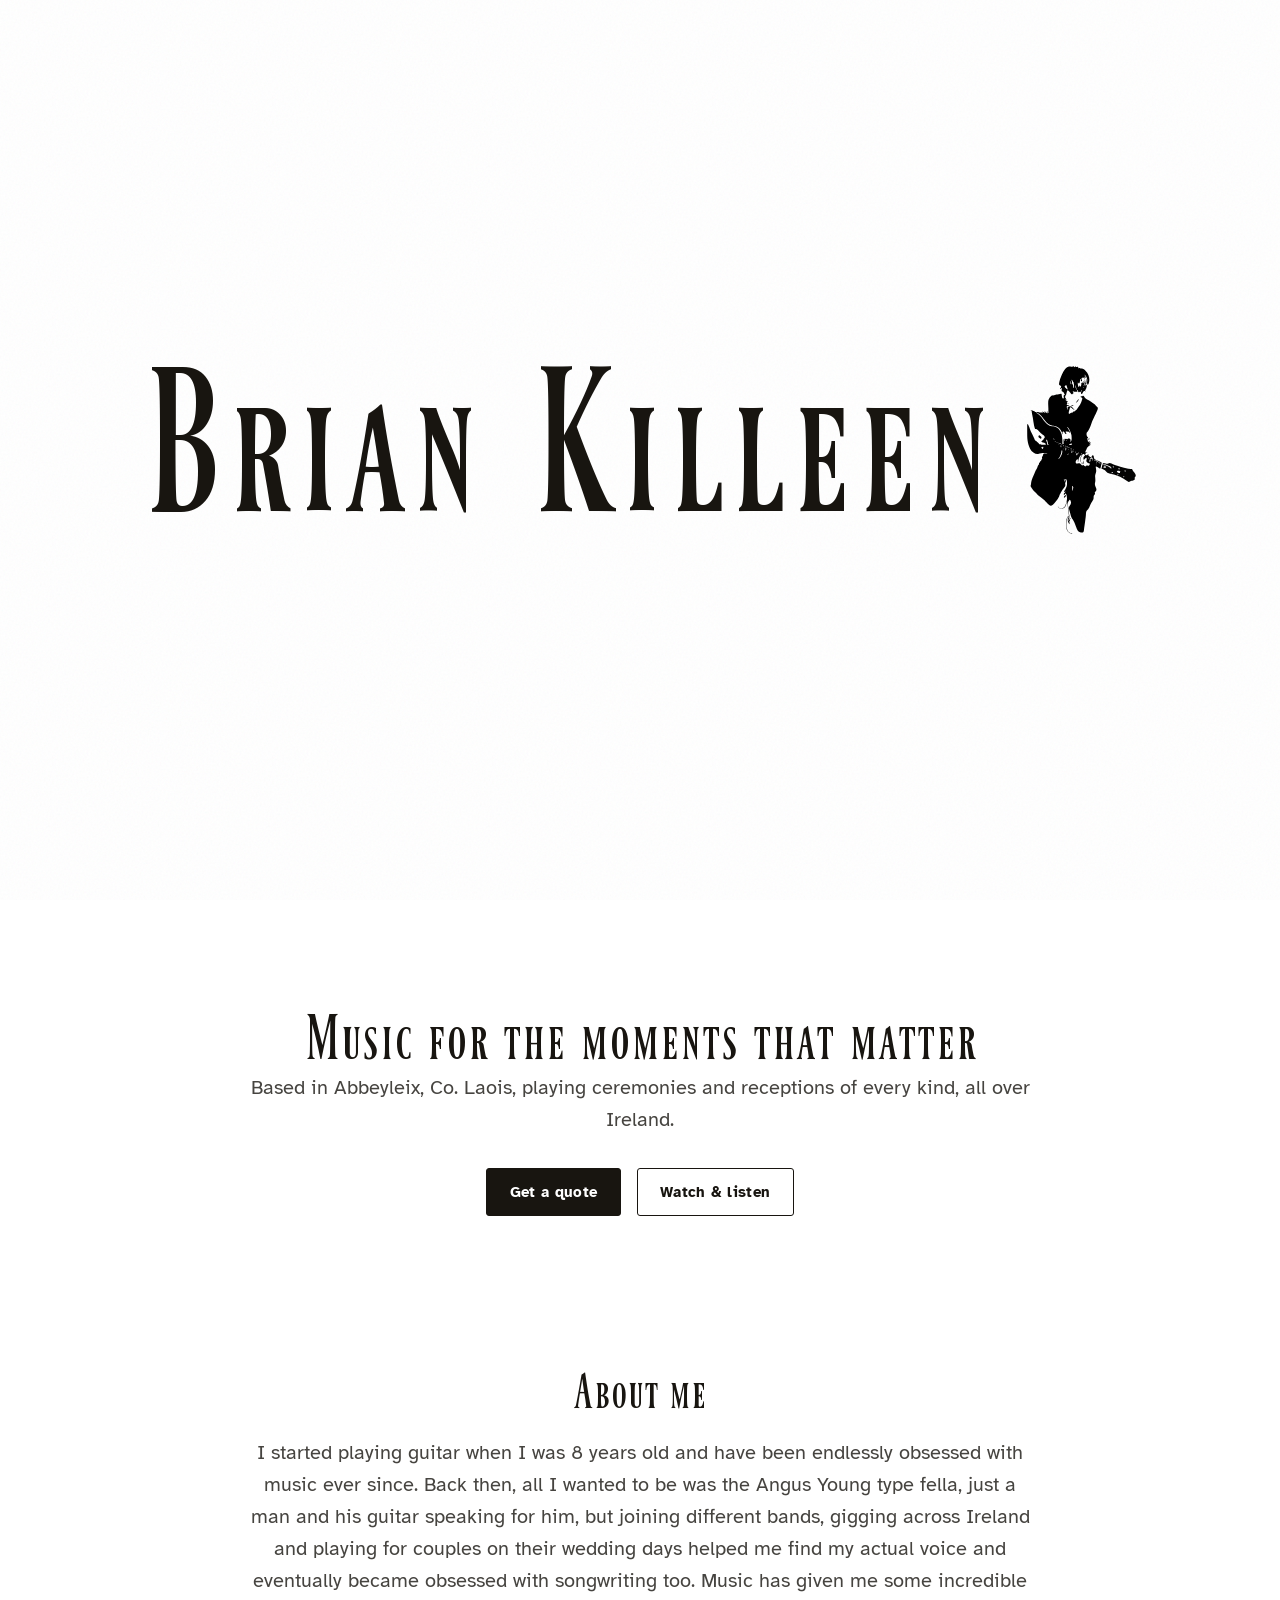
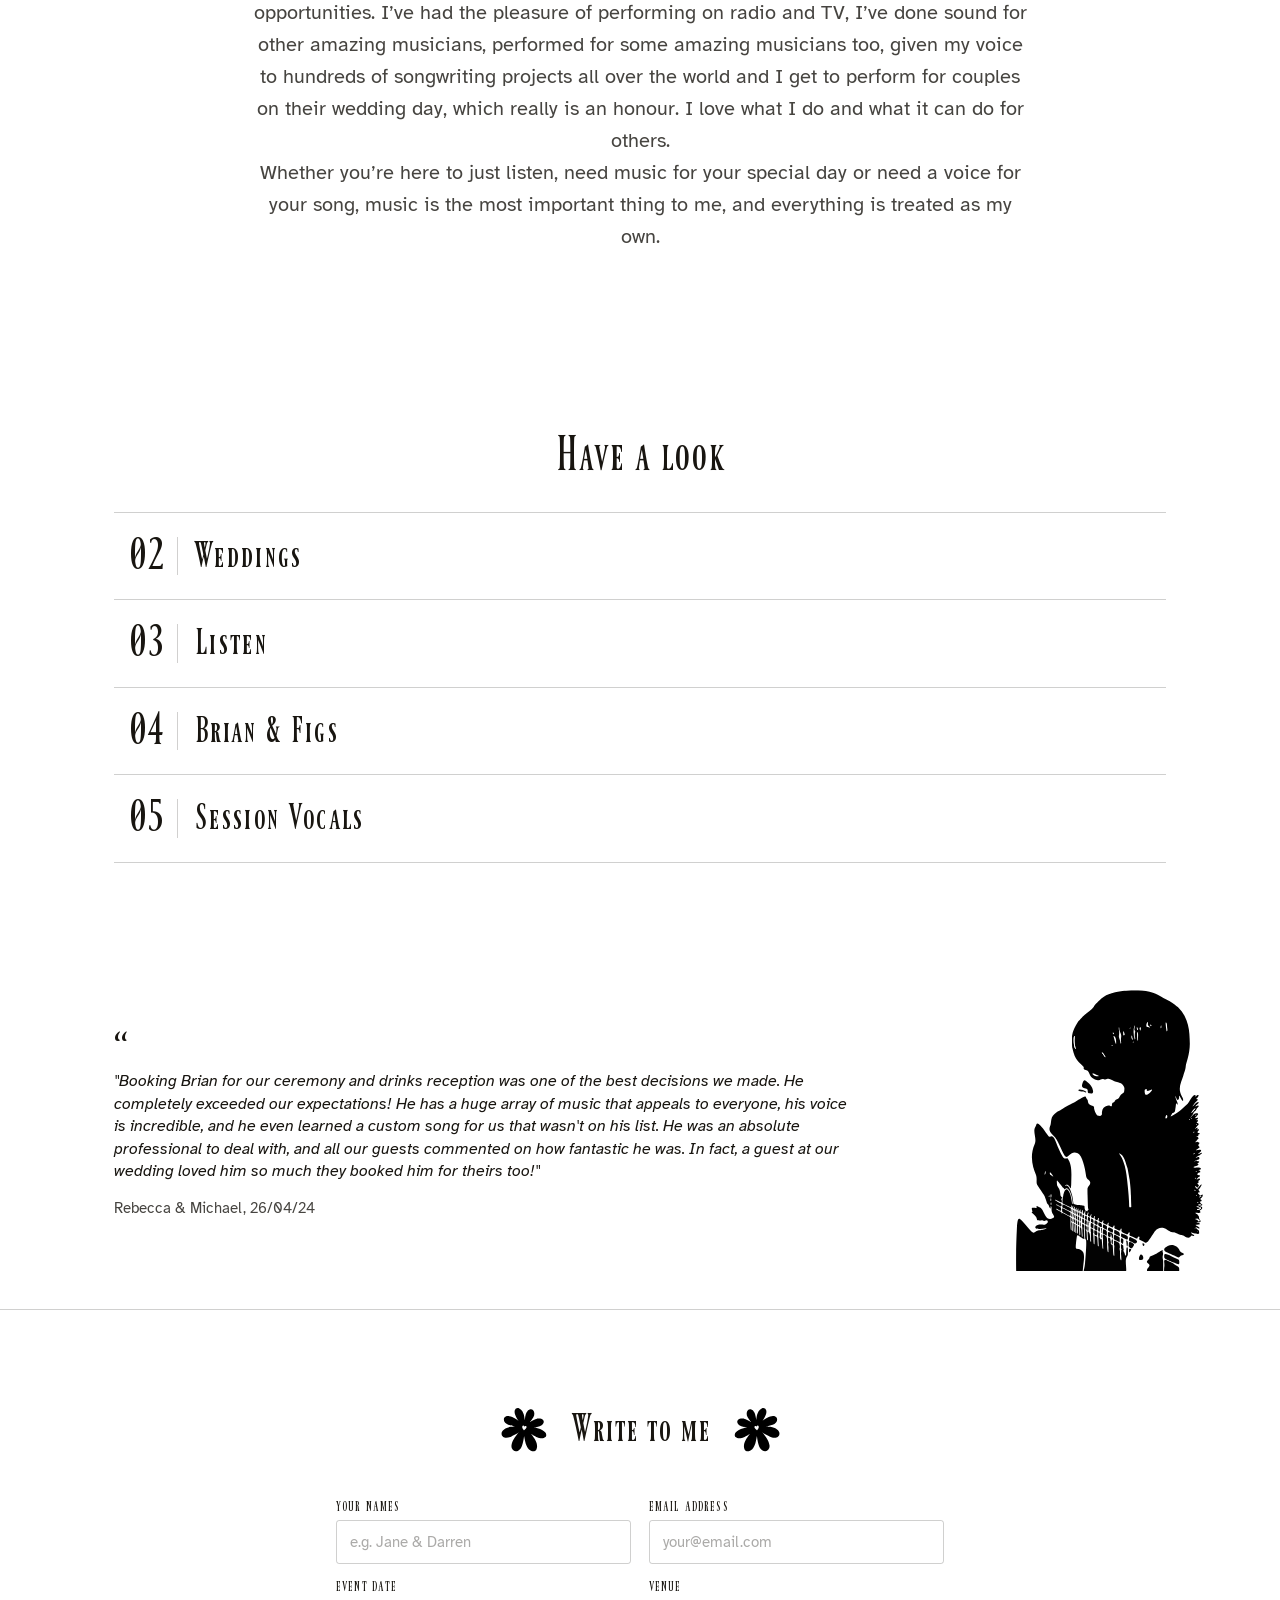
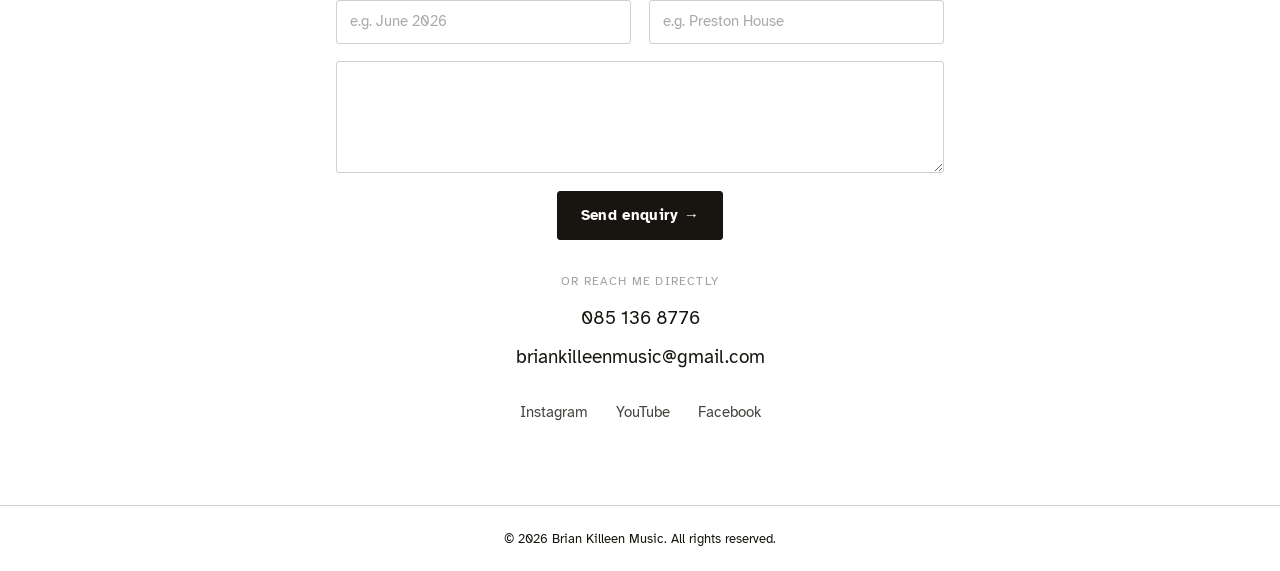
==== commit 2768c918: "Updated headings" ====
--- a/index.html
+++ b/index.html
@@ -28,7 +28,7 @@
   <a href="/listen/"><span class="channel-num">03</span>Listen</a>
   <a href="/brian-and-figs/"><span class="channel-num">04</span>Brian &amp; Figs</a>
   <a href="/sessions/"><span class="channel-num">05</span>Session Vocals</a>
-  <a href="#contact" class="btn btn-solid">Get in Touch</a>
+  <a href="#contact" class="btn btn-solid">Write to me</a>
     </nav>
   </div>
 </header>
@@ -72,7 +72,7 @@
 
   <section class="page-links">
     <div class="wrap reveal">
-      <h2 class="underline-draw">Explore the site
+      <h2 class="underline-draw">Have a look
         <svg viewBox="0 0 200 20" preserveAspectRatio="none"><path d="M2 12 Q 50 2 100 10 T 198 8"/></svg>
       </h2>
       <ul class="set-list" style="margin-top:2rem;">
@@ -119,7 +119,7 @@
     <div class="wrap reveal">
       <div class="contact-heading">
         <div class="flower-fig flower-fig--contact" aria-hidden="true"><img src="/Flowers/flower3.svg" alt=""></div>
-        <h2>Get in touch</h2>
+        <h2>Write to me</h2>
         <div class="flower-fig flower-fig--contact" aria-hidden="true"><img src="/Flowers/flower3.svg" alt="" style="transform: scaleX(-1);"></div>
       </div>
       <!-- ★ Replace YOUR_FORM_ID with the id from your Formspree dashboard (formspree.io/dashboard) -->
@@ -148,8 +148,7 @@
           </div>
         </div>
         <div class="form-group">
-          <label for="cf-message">Your Query</label>
-          <textarea id="cf-message" name="message" rows="4" placeholder=""></textarea>
+          <textarea id="cf-message" name="message" rows="4" placeholder="" aria-label="Message"></textarea>
         </div>
         <div class="form-submit">
           <button type="submit" class="btn btn-solid">Send enquiry →</button>
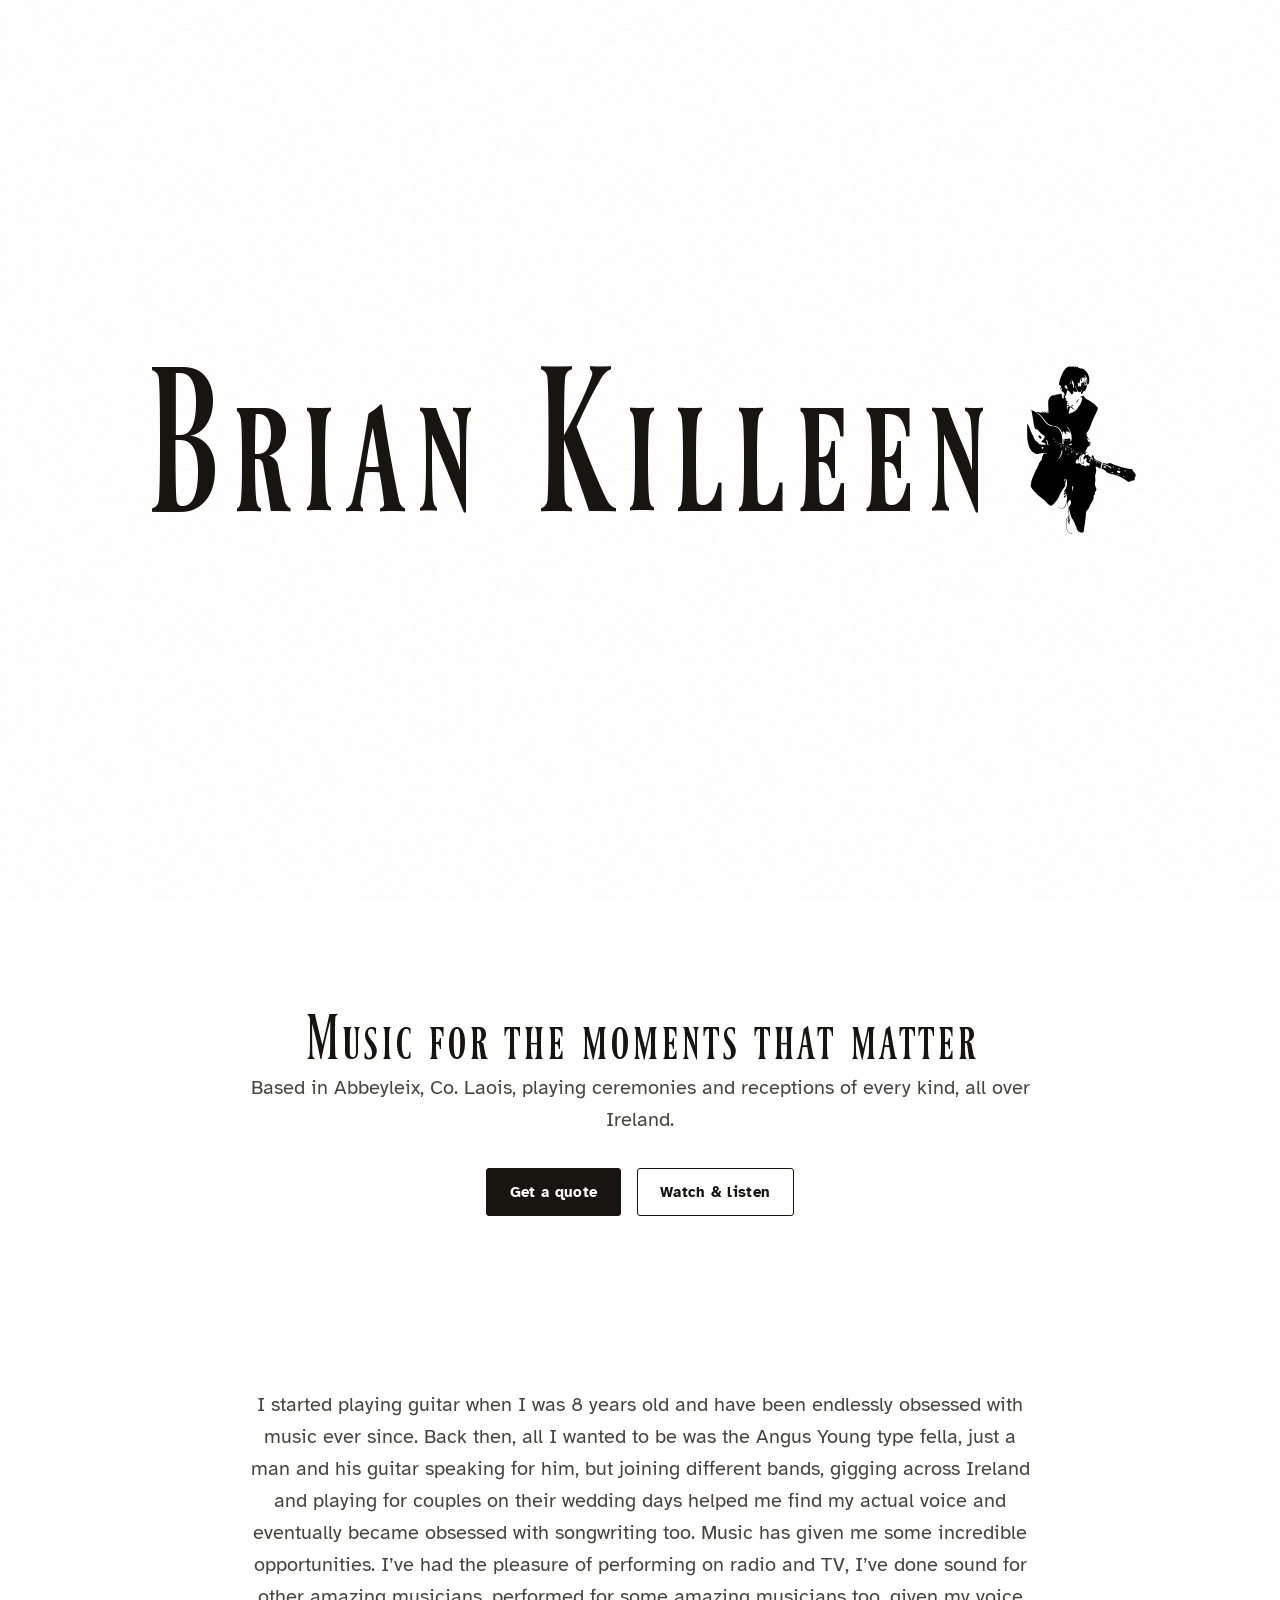
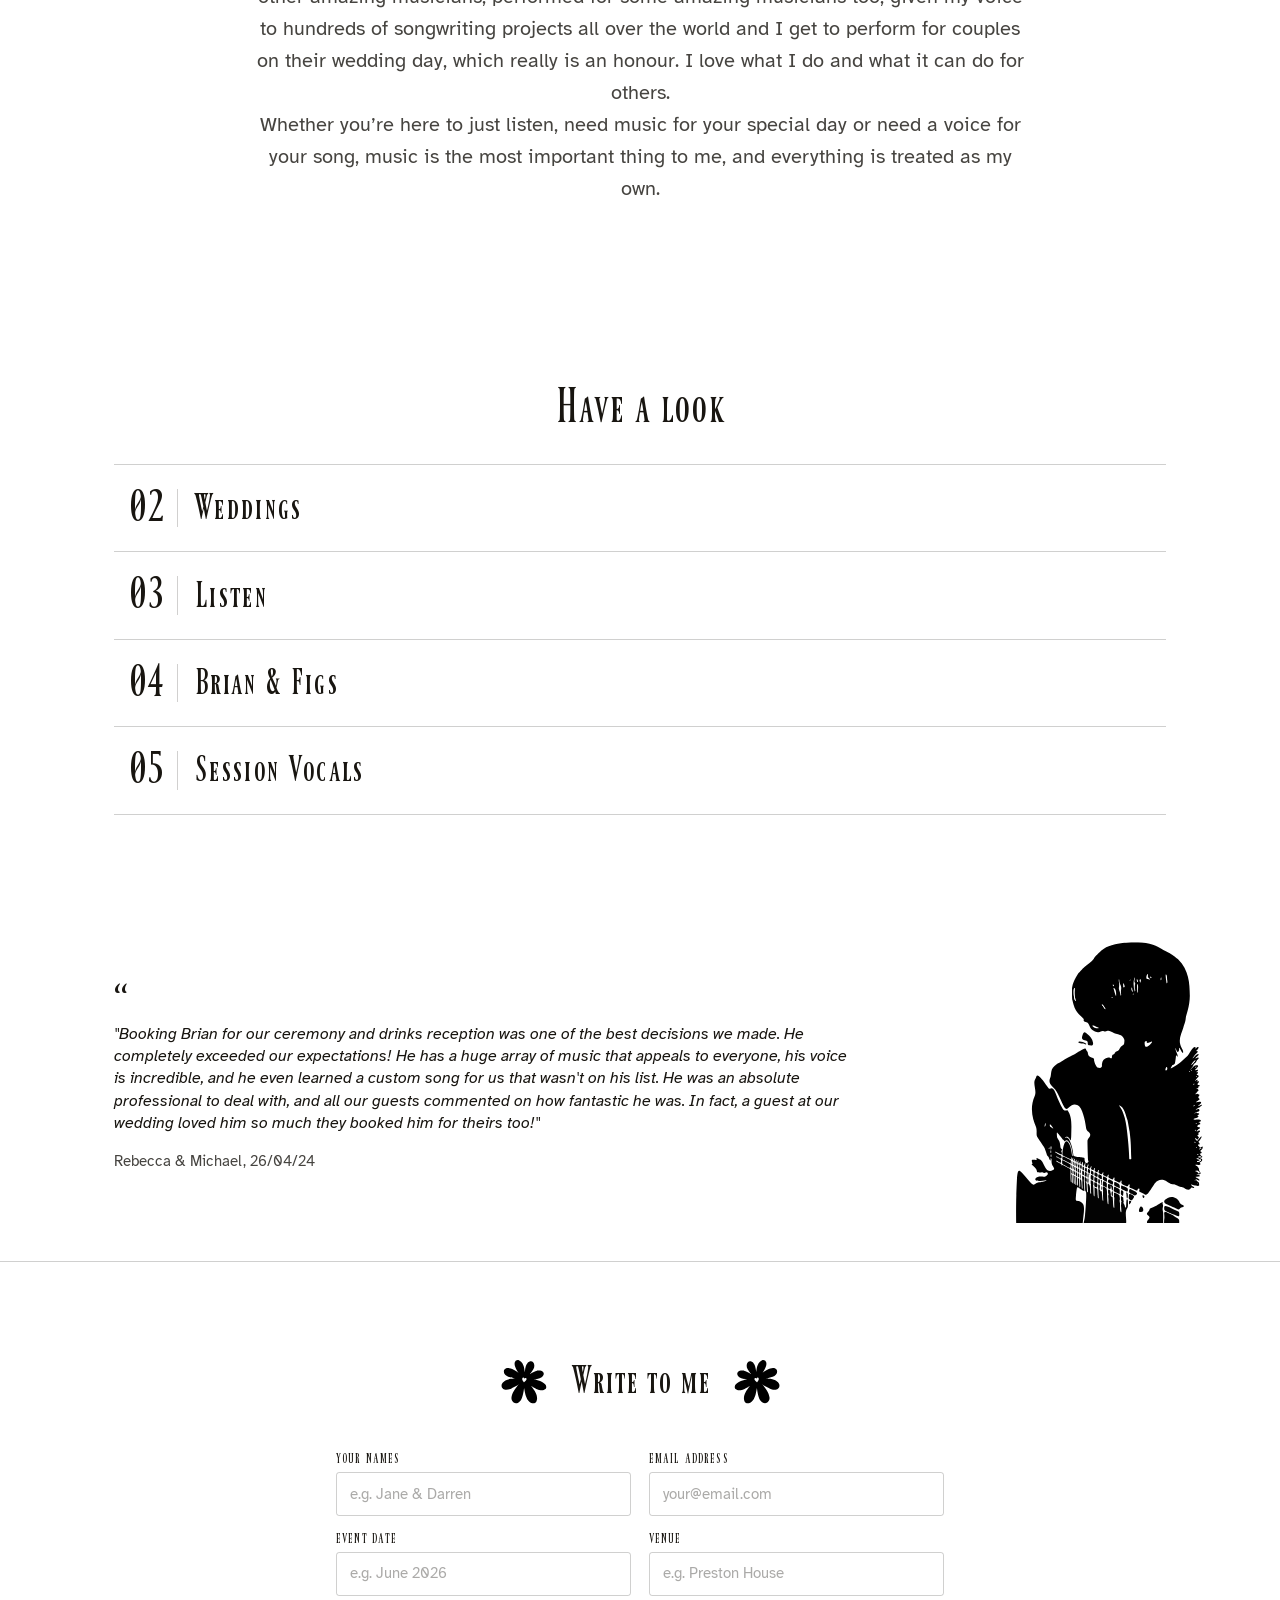
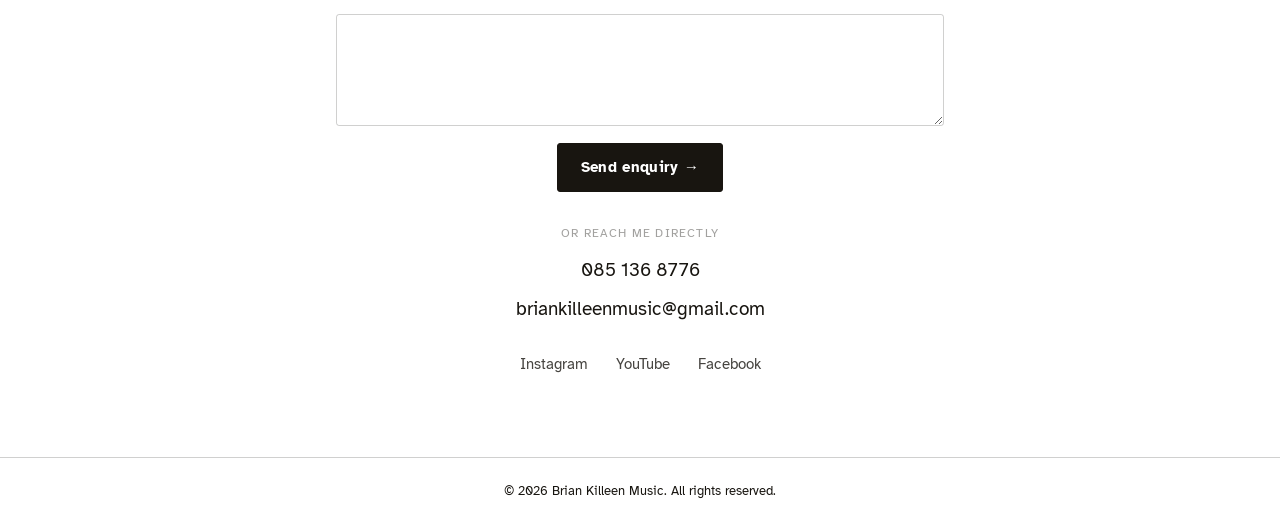
==== commit 74f3bdda: "More title updates" ====
--- a/index.html
+++ b/index.html
@@ -60,7 +60,7 @@
 
   <section class="intro">
     <div class="wrap reveal">
-      <h2 class="underline-draw">About me
+      <h2 class="underline-draw">
         <svg viewBox="0 0 200 20" preserveAspectRatio="none"><path d="M2 12 Q 50 2 100 10 T 198 8"/></svg>
       </h2>
       <p class="lede" style="margin-top:1.2rem;">
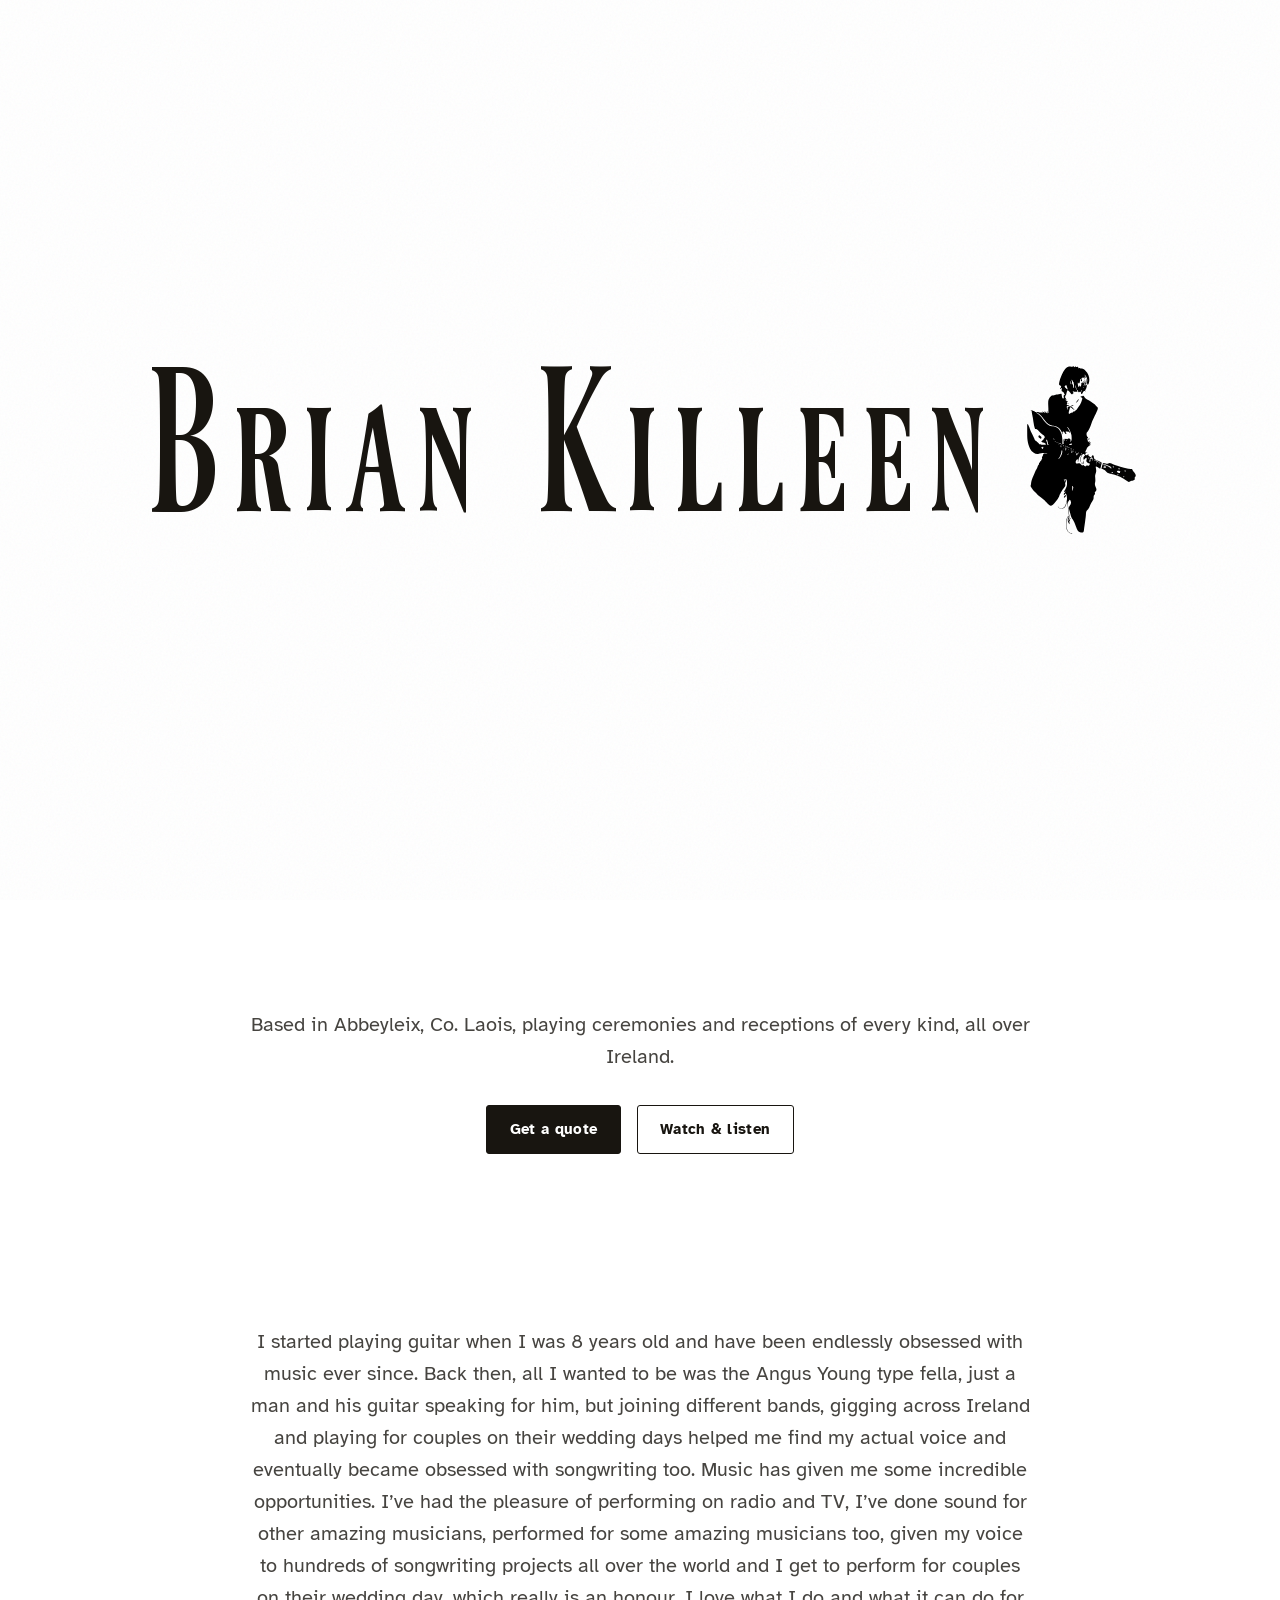
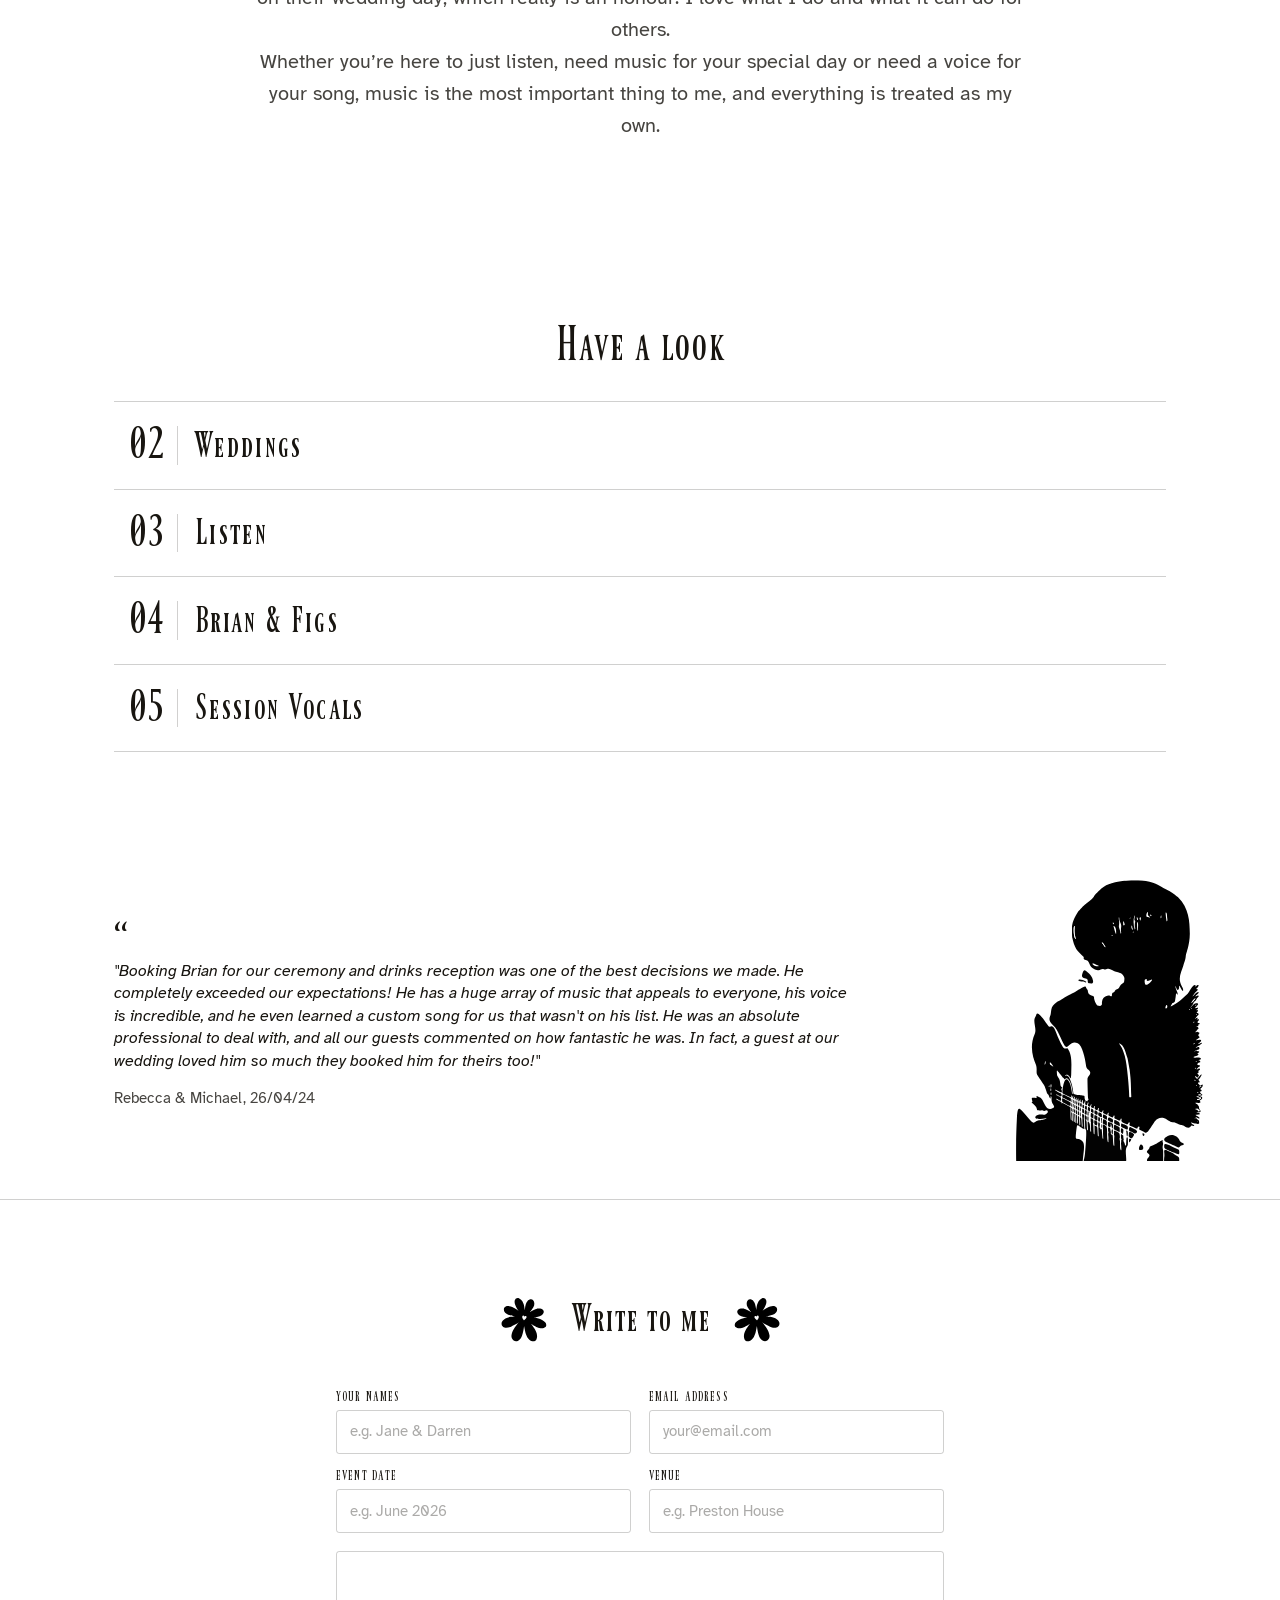
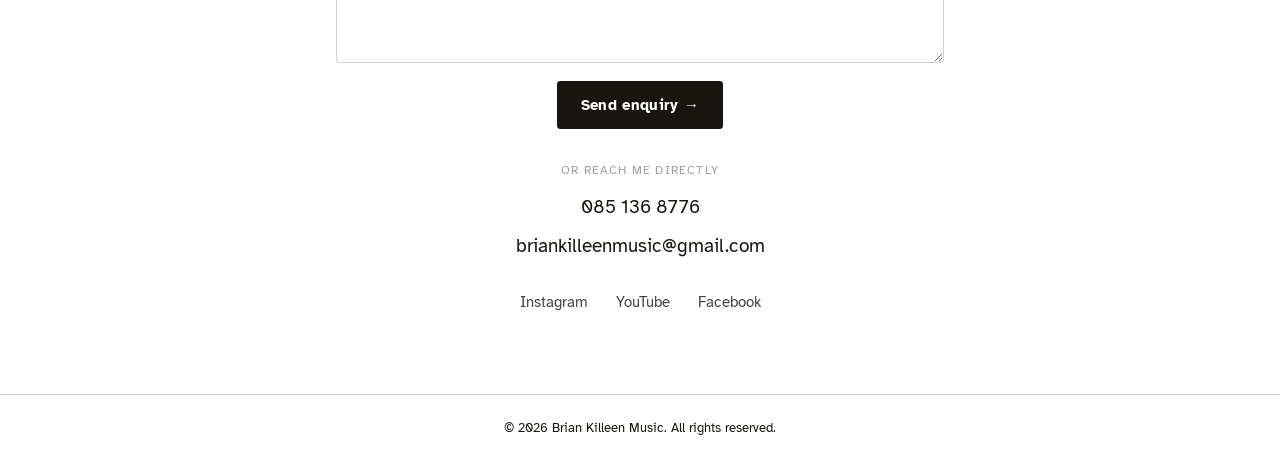
==== commit ba36d9f5: "Even MORE title changes" ====
--- a/index.html
+++ b/index.html
@@ -48,7 +48,7 @@
   <section class="hero">
     <div class="wrap reveal">
       <div class="hero-copy">
-        <h2 class="hero-title">Music for the moments that matter</h2>
+        <h2 class="hero-title"></h2>
         <p class="lede">Based in Abbeyleix, Co. Laois, playing ceremonies and receptions of every kind, all over Ireland.</p>
         <div class="hero-actions">
           <a href="#contact" class="btn btn-solid">Get a quote</a>
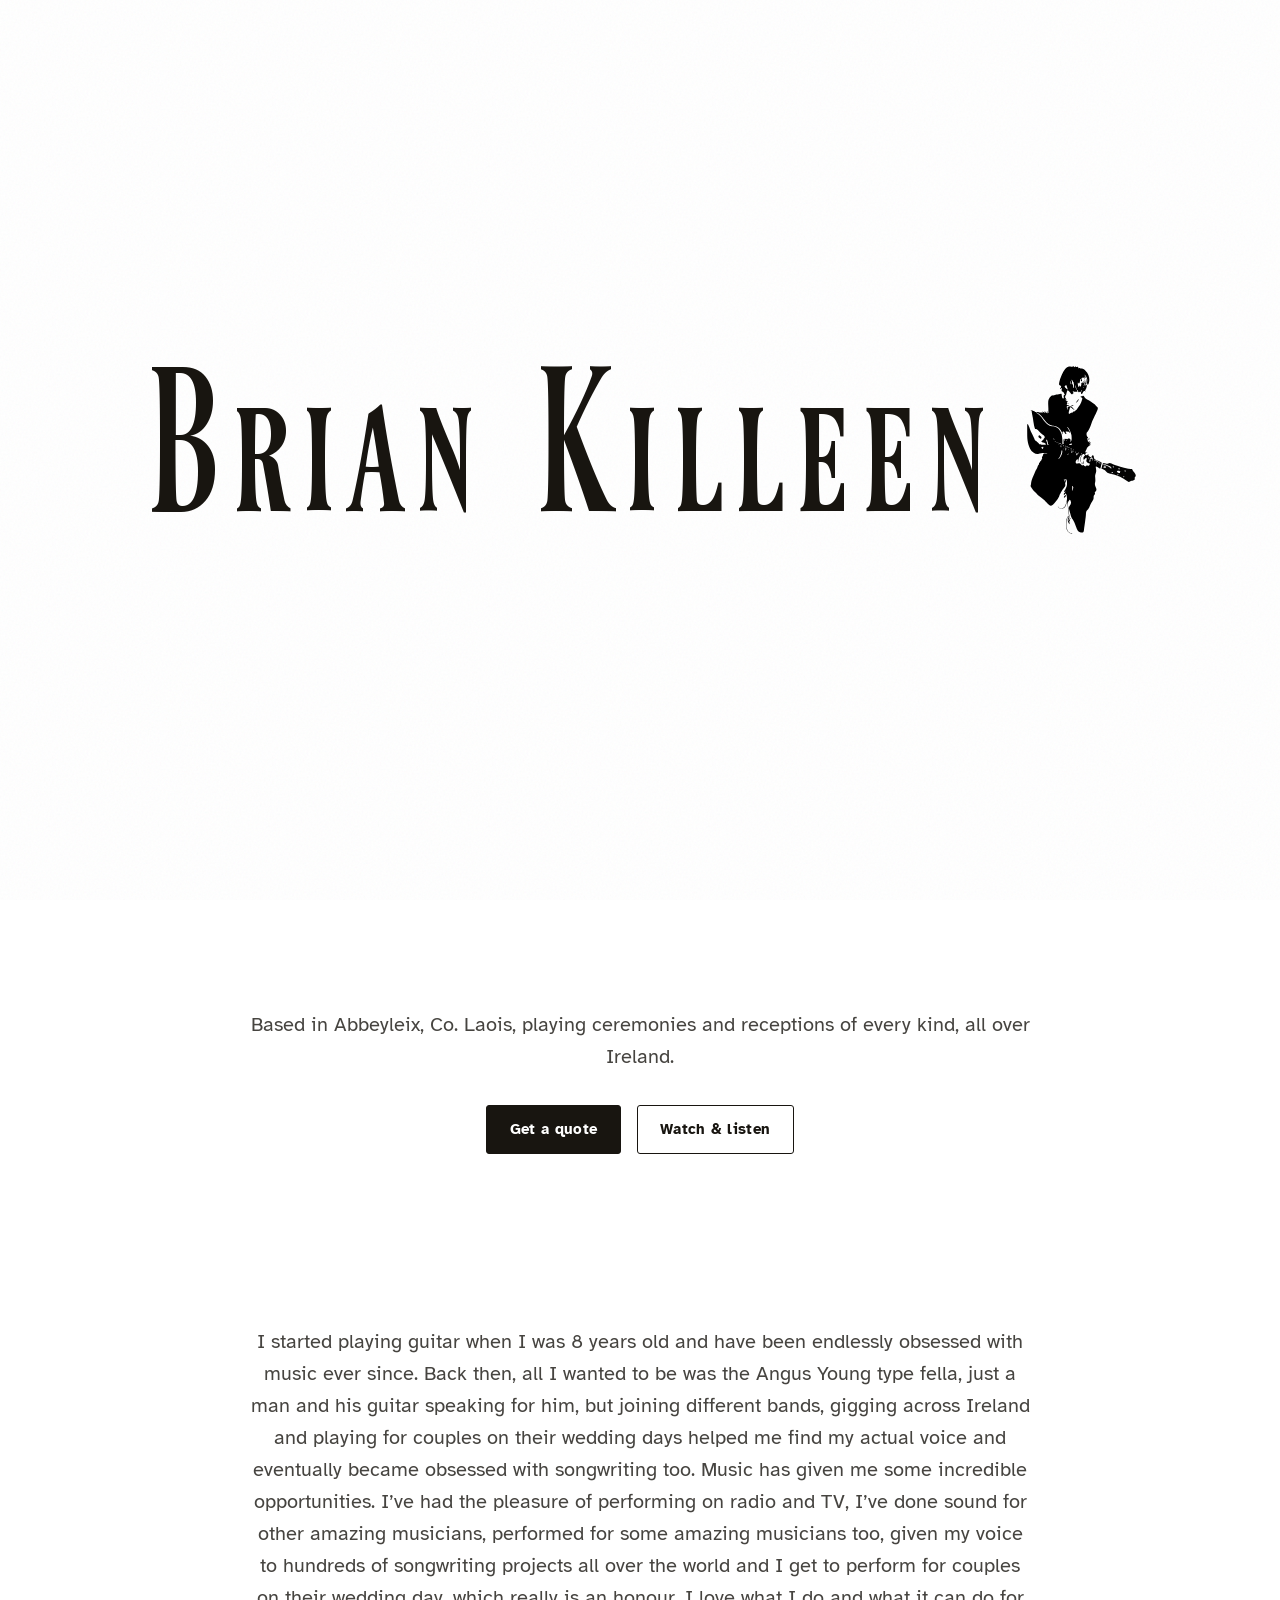
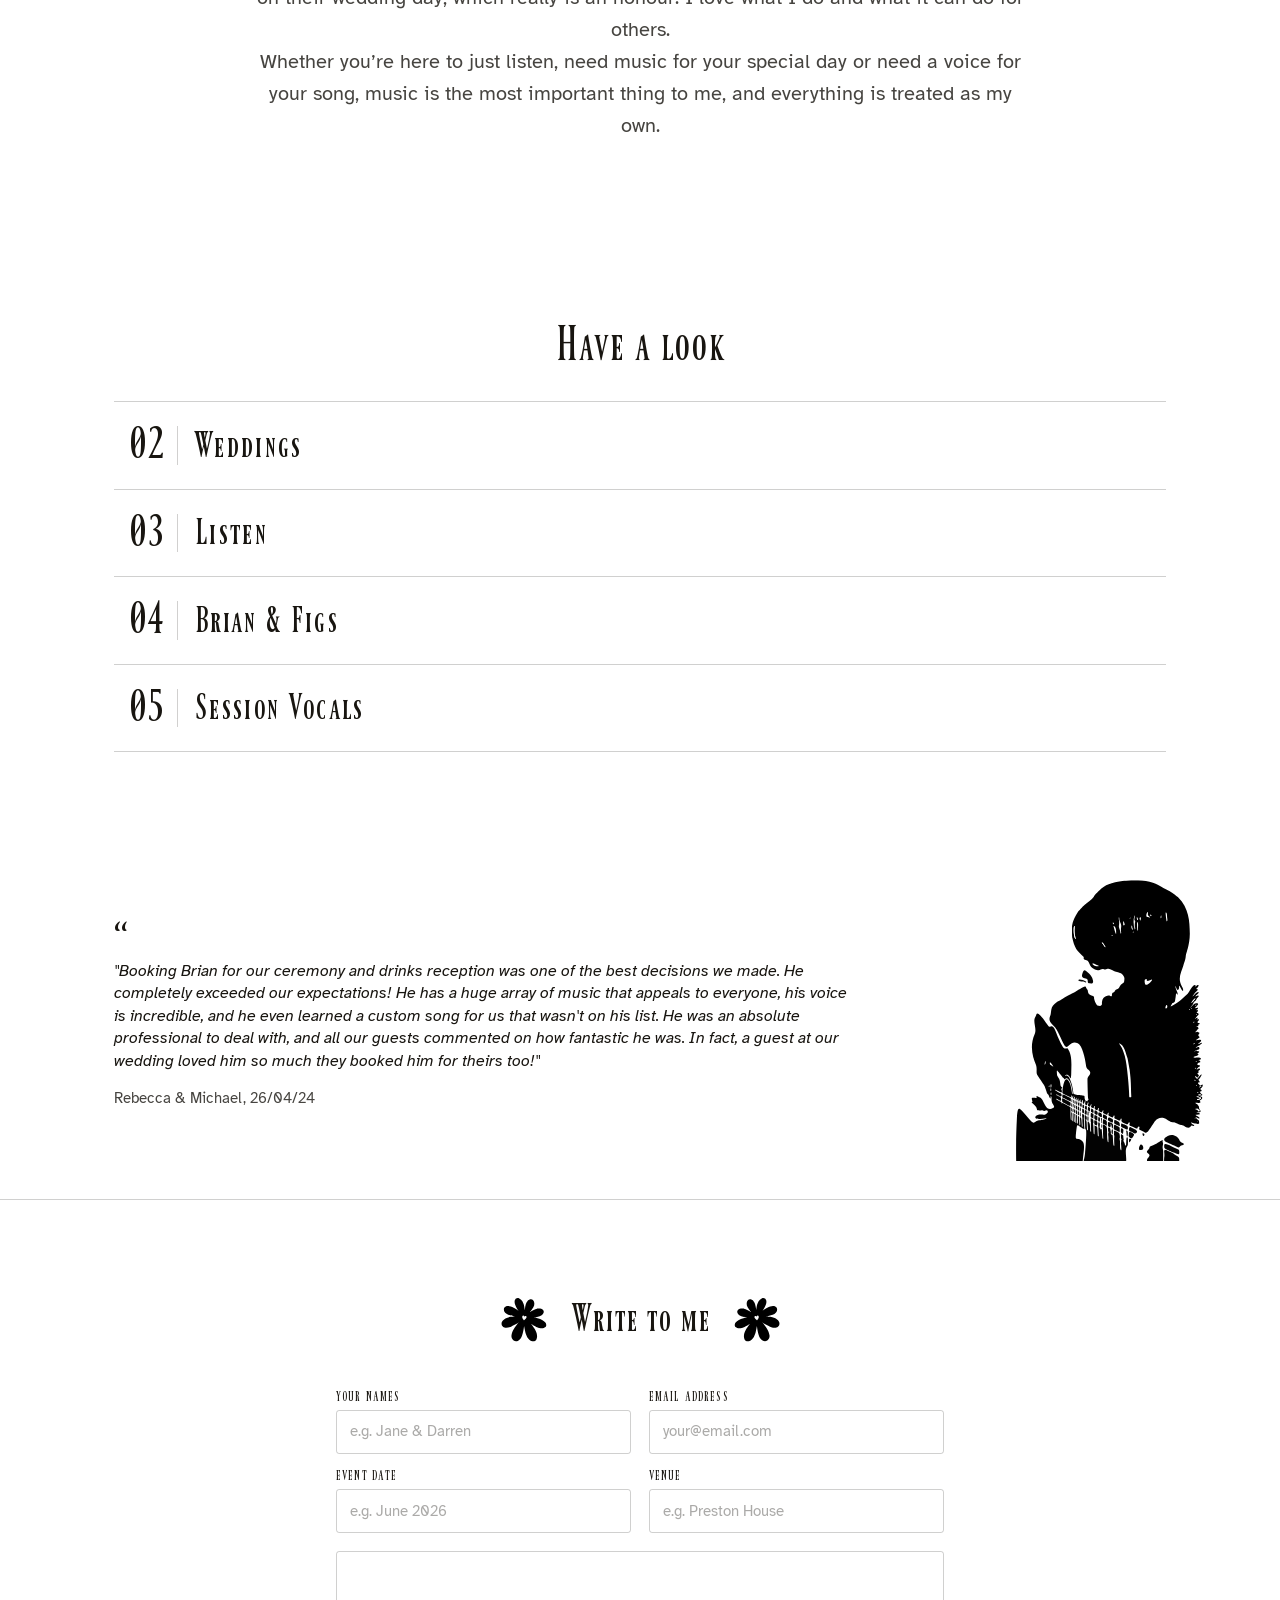
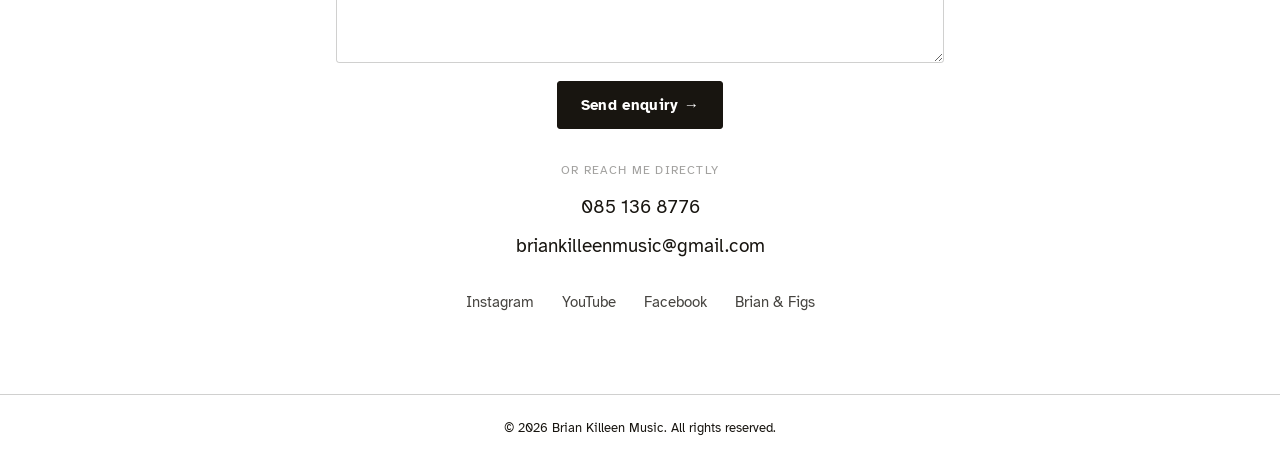
==== commit b8303e71: "Added Instagram links for Brian and Figs" ====
--- a/index.html
+++ b/index.html
@@ -163,6 +163,7 @@
         <a href="https://www.instagram.com/brian_songs/" aria-label="Instagram" target="_blank" rel="noopener">Instagram</a>
         <a href="https://www.youtube.com/@brian_songs" aria-label="YouTube" target="_blank" rel="noopener">YouTube</a>
         <a href="https://www.facebook.com/yellowsubkilleen" aria-label="Facebook" target="_blank" rel="noopener">Facebook</a>
+        <a href="https://www.instagram.com/brianandfigs/" aria-label="Brian &amp; Figs on Instagram" target="_blank" rel="noopener">Brian &amp; Figs</a>
       </div>
     </div>
   </section>
--- a/assets/css/style.css
+++ b/assets/css/style.css
@@ -691,6 +691,9 @@
   justify-content: center;
   margin-top: 0.5rem;
 }
+.featured-video .video-library-more {
+  margin-top: 1.75rem;
+}
 
 /* ---- Setlist track list (Listen page) ---- */
 .setlist-library { position: relative; }
@@ -1108,7 +1111,8 @@
 .contact-socials {
   display: flex;
   justify-content: center;
-  gap: 1.75rem;
+  flex-wrap: wrap;
+  gap: 0.6rem 1.75rem;
   font-size: 0.95rem;
   color: var(--ink-soft);
 }
@@ -1120,6 +1124,12 @@
   color: var(--ink);
   text-decoration: underline;
   text-underline-offset: 0.15em;
+}
+@media (max-width: 520px) {
+  .contact-socials {
+    gap: 0.45rem 1.05rem;
+    font-size: 0.9rem;
+  }
 }
 
 /* ---- Contact form ---- */
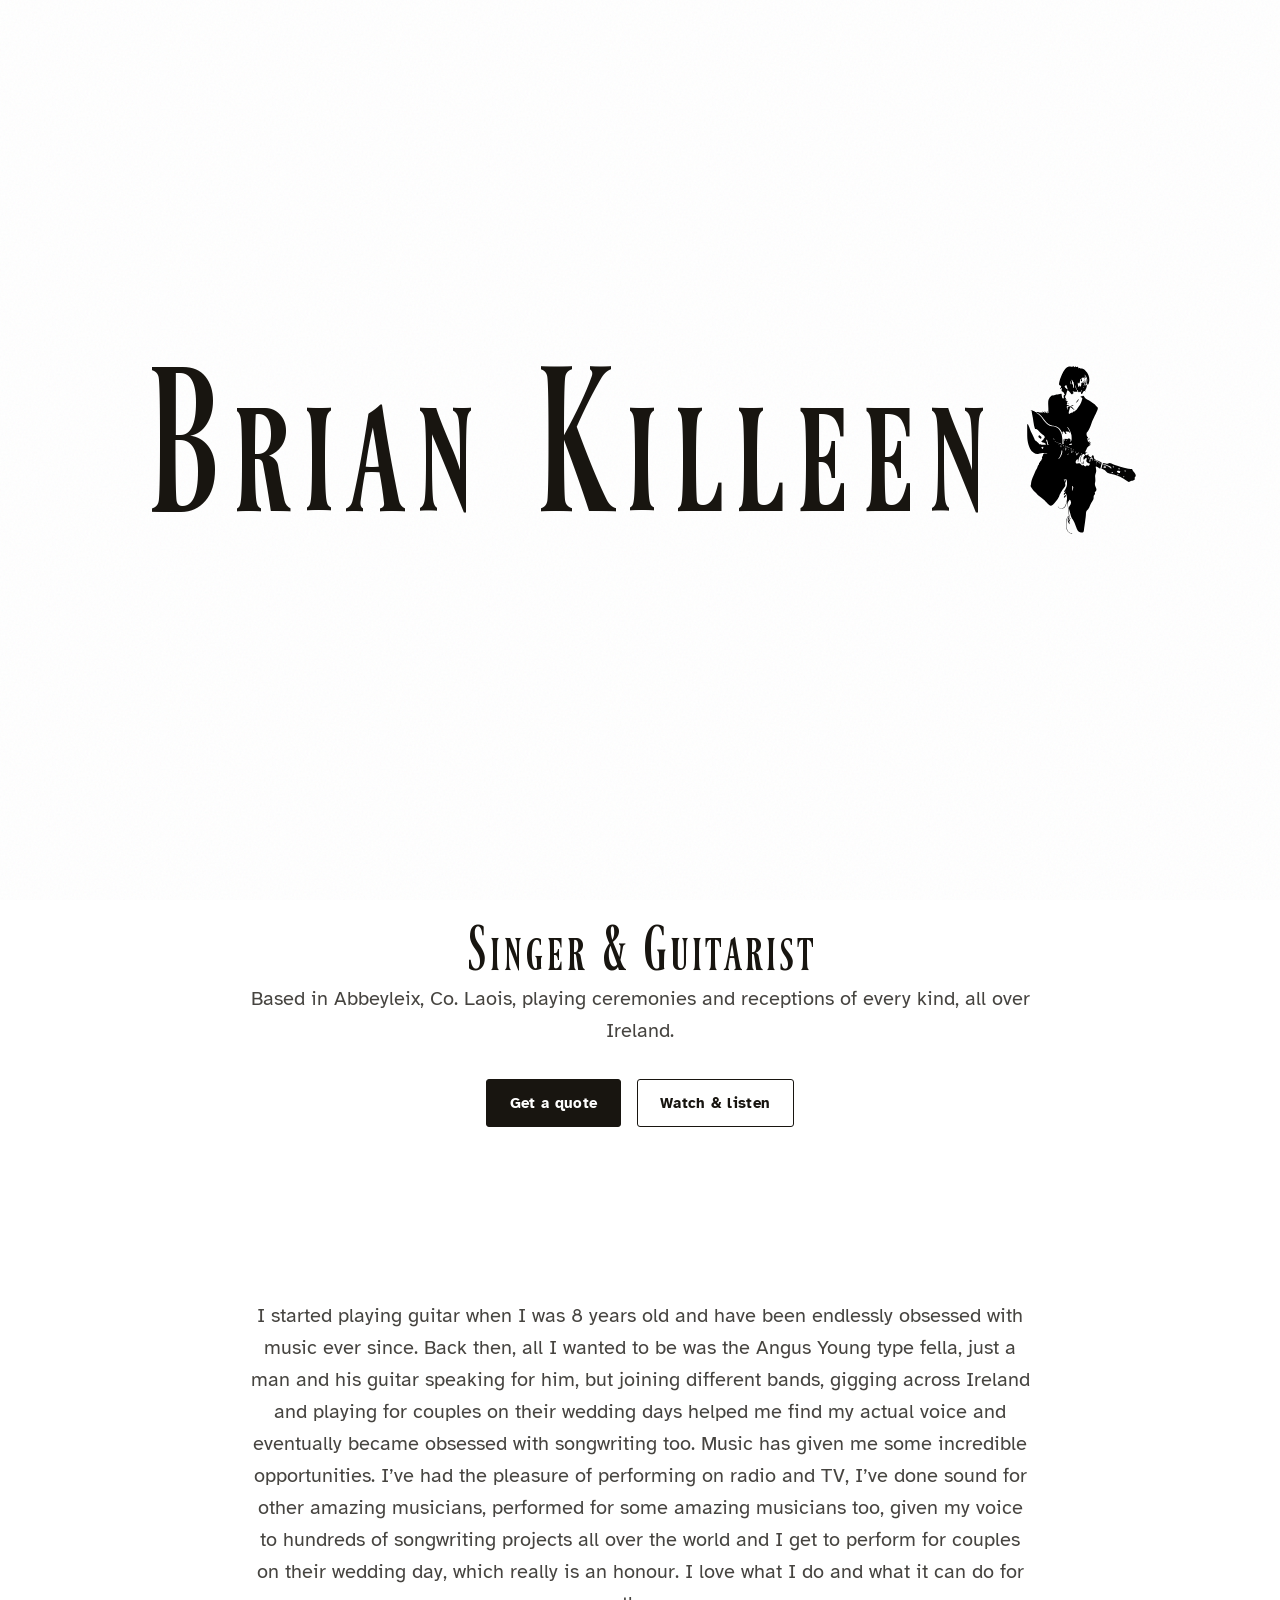
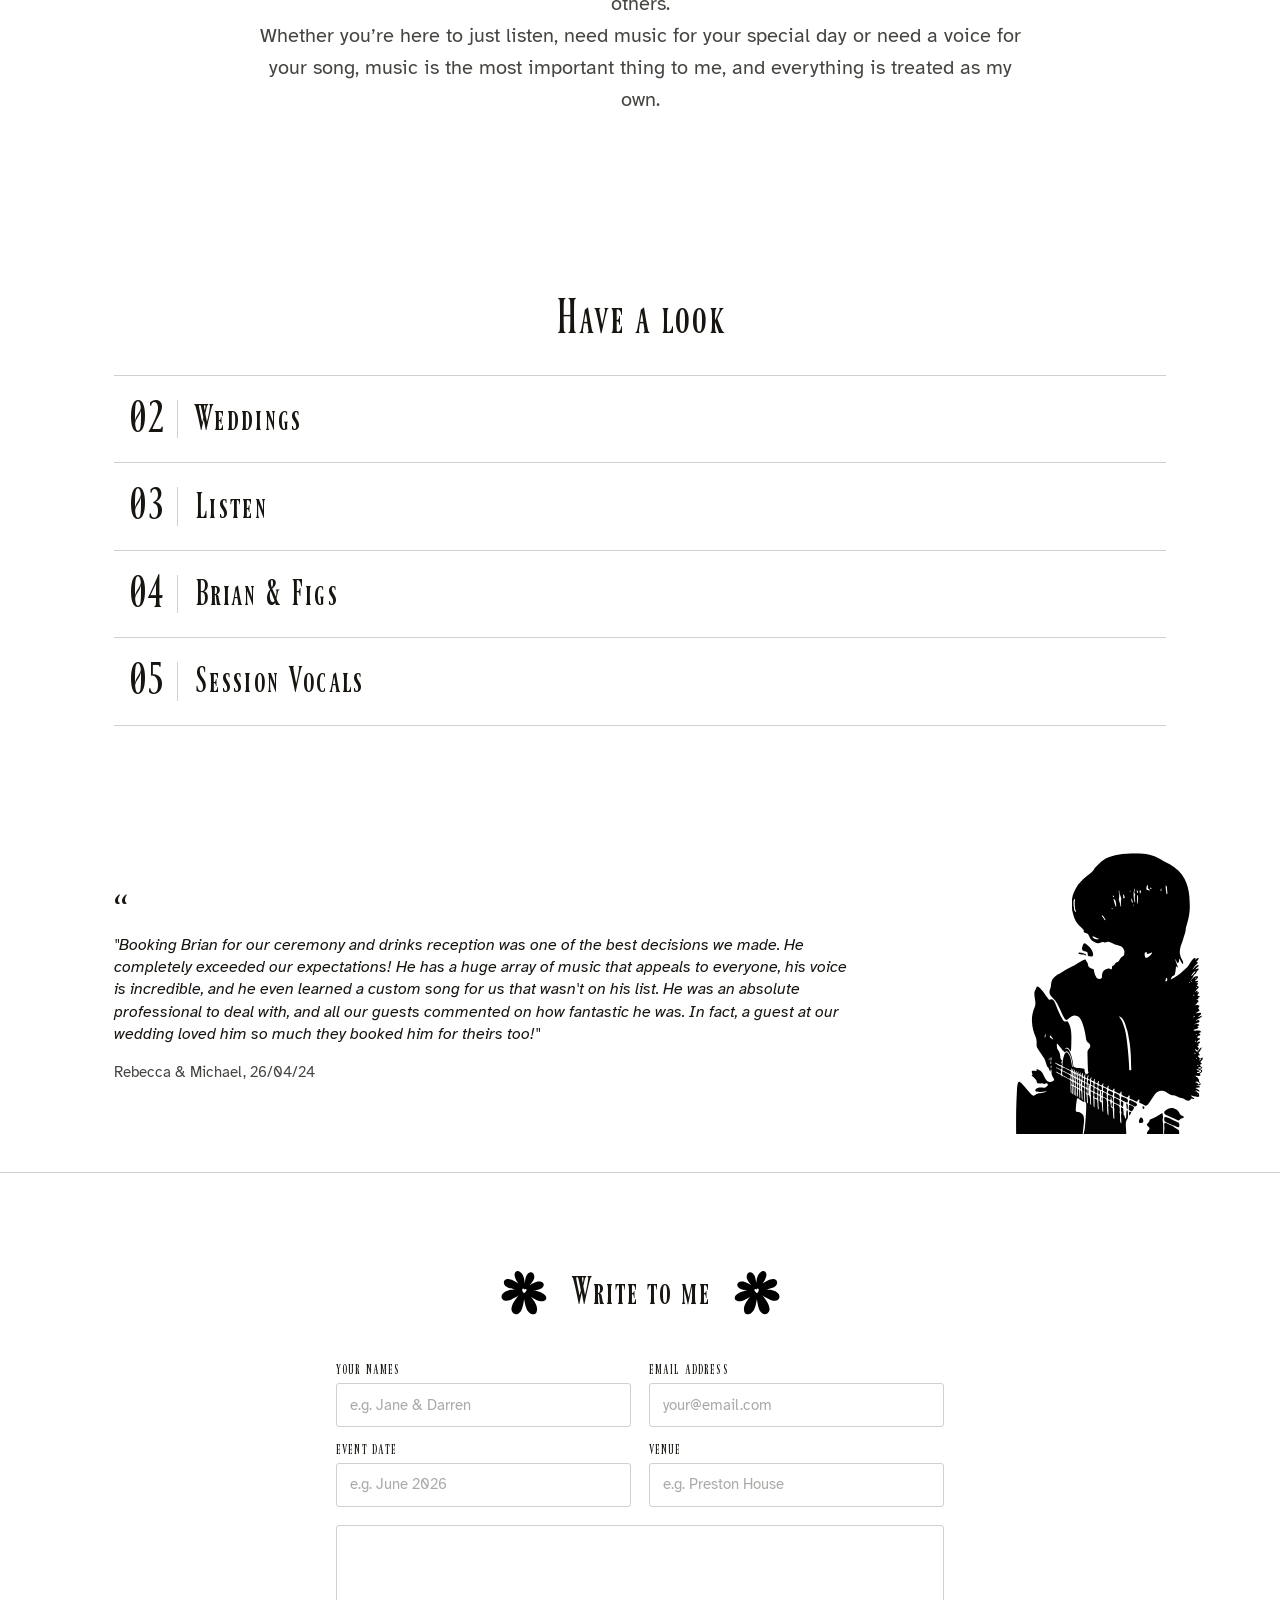
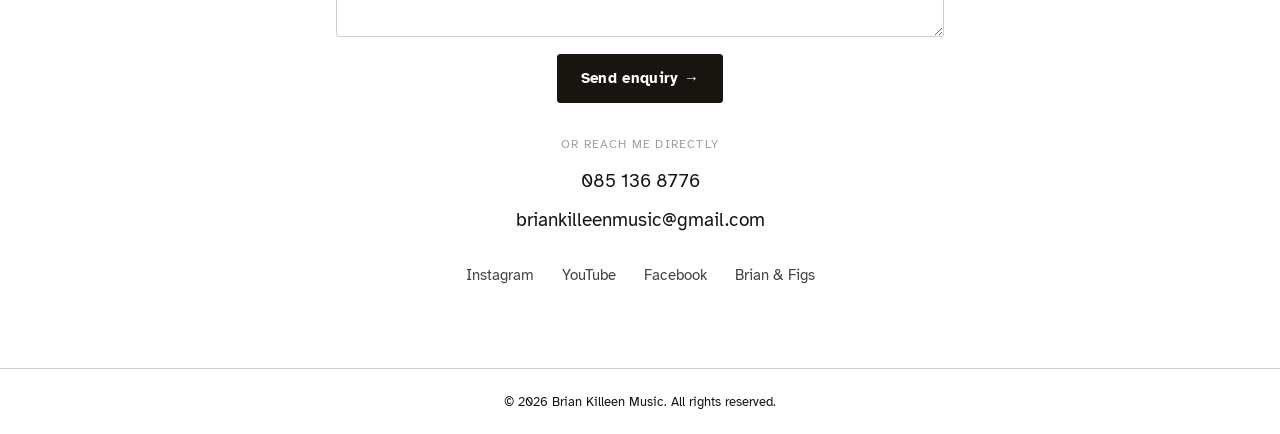
==== commit 354a813e: "Added text and refined scroll effect" ====
--- a/index.html
+++ b/index.html
@@ -7,6 +7,9 @@
 <meta name="description" content="Brian Killeen is a singer/guitarist based in Abbeyleix, Co. Laois, playing wedding ceremonies and receptions all over Ireland.">
 <link rel="preload" href="/assets/fonts/Ferrum-Regular.woff2" as="font" type="font/woff2" crossorigin>
 <link rel="stylesheet" href="/assets/css/style.css">
+<link rel="icon" href="/favicon.ico" sizes="32x32">
+<link rel="icon" href="/favicon.svg" type="image/svg+xml">
+<link rel="apple-touch-icon" href="/apple-touch-icon.png">
 <script>if (!location.hash) history.scrollRestoration = "manual";</script>
 <noscript><style>body.home .site-header { opacity: 1 !important; visibility: visible !important; pointer-events: auto !important; }</style></noscript>
 </head>
@@ -33,11 +36,8 @@
   </div>
 </header>
 
-<span class="k-measure" aria-hidden="true">K</span>
-
 <main>
 
-  <div class="intro-spacer" aria-hidden="true"></div>
   <div class="intro-lockup">
     <div class="intro-pair">
       <h1 class="intro-name">Brian Killeen</h1>
@@ -48,7 +48,7 @@
   <section class="hero">
     <div class="wrap reveal">
       <div class="hero-copy">
-        <h2 class="hero-title"></h2>
+        <h2 class="hero-title">Singer &amp; Guitarist</h2>
         <p class="lede">Based in Abbeyleix, Co. Laois, playing ceremonies and receptions of every kind, all over Ireland.</p>
         <div class="hero-actions">
           <a href="#contact" class="btn btn-solid">Get a quote</a>
--- a/assets/css/style.css
+++ b/assets/css/style.css
@@ -97,33 +97,15 @@
   background-size: 220px 220px;
 }
 
-/* ---- Name figure (Home only) ----
-   Hand-traced silhouette used as a logomark beside "Brian Killeen" — sized
-   to match the live-measured cap-height of the "K" (see .k-measure and
-   main.js), so it scales exactly with the text at every point in the
-   scroll. Stays attached to the name the whole way from the big centred
-   landing state through to settling beside it in the header. */
+/* ---- Name figure (Home poster only) ----
+   Hand-traced silhouette beside the big "Brian Killeen". Sized in em
+   so it stays with the name. The header uses its own .wordmark-figure. */
 .name-figure {
   background-image: url("../img/name-figure.svg");
   background-repeat: no-repeat;
   background-size: contain;
   pointer-events: none;
   flex-shrink: 0;
-}
-/* Invisible reference glyph, same font/weight, font-size synced to the
-   name's current size each frame — measured, never shown. */
-.k-measure {
-  position: fixed;
-  top: -9999px;
-  left: -9999px;
-  visibility: hidden;
-  white-space: nowrap;
-  font-family: var(--font-display);
-  font-weight: 400;
-  line-height: 1;
-}
-@media (prefers-reduced-motion: reduce) {
-  .name-figure { display: none; }
 }
 
 /* ---- Layout helpers ---- */
@@ -484,27 +466,24 @@
   gap: 1rem;
 }
 
-/* ---- Intro stage (Home only): name recedes into the distance on scroll,
-   then settles into the header wordmark as the page reveals itself ---- */
-.intro-spacer {
-  height: 105vh;
-}
-/* CSS owns the first paint: a full-viewport flex group so the name is
-   large and centred even before JS/fonts, and never depends on a
-   measured top/left that can be wrong on the first frame. */
+/* ---- Home poster: the name fills the first screen on its own.
+   The opening is pulled up under that screen, so it comes into
+   view partway through the first scroll rather than after a
+   full extra screen of paper. The header stays hidden until
+   the name has left, then appears at its own size. ---- */
 .intro-lockup {
-  position: fixed;
-  inset: 0;
-  z-index: 110;
+  min-height: 100svh;
   display: flex;
   align-items: center;
   justify-content: center;
-  pointer-events: none;
+  padding: 0 1rem;
   font-size: clamp(3.2rem, 15vw, 11rem);
 }
-/* Name + figure stay one flex unit for the whole intro — JS moves this
-   pair, never the two pieces independently (which let them split on
-   narrower viewports when the h1 reported full-window width). */
+body.home .hero {
+  /* Sits just under the fold, so the name opens alone and this
+     heading enters on the first part of the scroll. */
+  padding-top: 1.25rem;
+}
 .intro-pair {
   display: flex;
   align-items: center;
@@ -529,32 +508,26 @@
   flex: 0 0 auto;
 }
 @media (max-width: 700px) {
-  .intro-lockup { padding: 0 1rem; font-size: clamp(2rem, 9vw, 4.5rem); }
+  .intro-lockup { font-size: clamp(2.65rem, 12.5vw, 4.75rem); }
   .intro-pair { gap: 16px; }
 }
-.intro-lockup.is-driven .intro-pair {
-  position: fixed;
-  z-index: 110;
-}
-/* The big name IS the wordmark on Home — hide the header's own wordmark
-   (kept in the DOM so layout/spacing stays identical) and only fade in
-   the menu once the name has settled. On a wide screen that menu is the
-   row of page names; on a phone it is the knob. */
 body.home .site-header {
   position: fixed;
   top: 0; left: 0; right: 0;
   opacity: 0;
   visibility: hidden;
   pointer-events: none;
-  transition: opacity 0.15s ease;
-}
-body.home .site-header .wordmark {
-  visibility: hidden;
-}
+  transition: opacity 0.15s ease, visibility 0s linear 0.15s;
+}
+body.home .site-header.is-shown,
 body.home.nav-open .site-header {
-  opacity: 1 !important;
-  visibility: visible !important;
-  pointer-events: auto !important;
+  opacity: 1;
+  visibility: visible;
+  pointer-events: auto;
+  transition: opacity 0.15s ease, visibility 0s linear 0s;
+}
+body.home #contact {
+  scroll-margin-top: 4.5rem;
 }
 
 @media (prefers-reduced-motion: reduce) {
@@ -564,27 +537,13 @@
     visibility: visible !important;
     pointer-events: auto !important;
   }
-  body.home .site-header .wordmark {
-    visibility: visible !important;
-  }
-}
-@media (prefers-reduced-motion: reduce) {
-  .intro-spacer { height: auto; padding: 4rem 0 2rem; }
   .intro-lockup {
-    position: static;
-    display: flex;
-    justify-content: center;
-    inset: auto;
-    padding: 0;
-  }
-  .intro-pair {
-    position: static;
-  }
-  .intro-name {
-    position: static;
-    display: block;
-    margin: 0;
-    transform: none !important;
+    min-height: 0;
+    padding: 2.5rem 1rem 0;
+  }
+  body.home .hero {
+    margin-top: 0;
+    padding-top: 1.5rem;
   }
 }
 
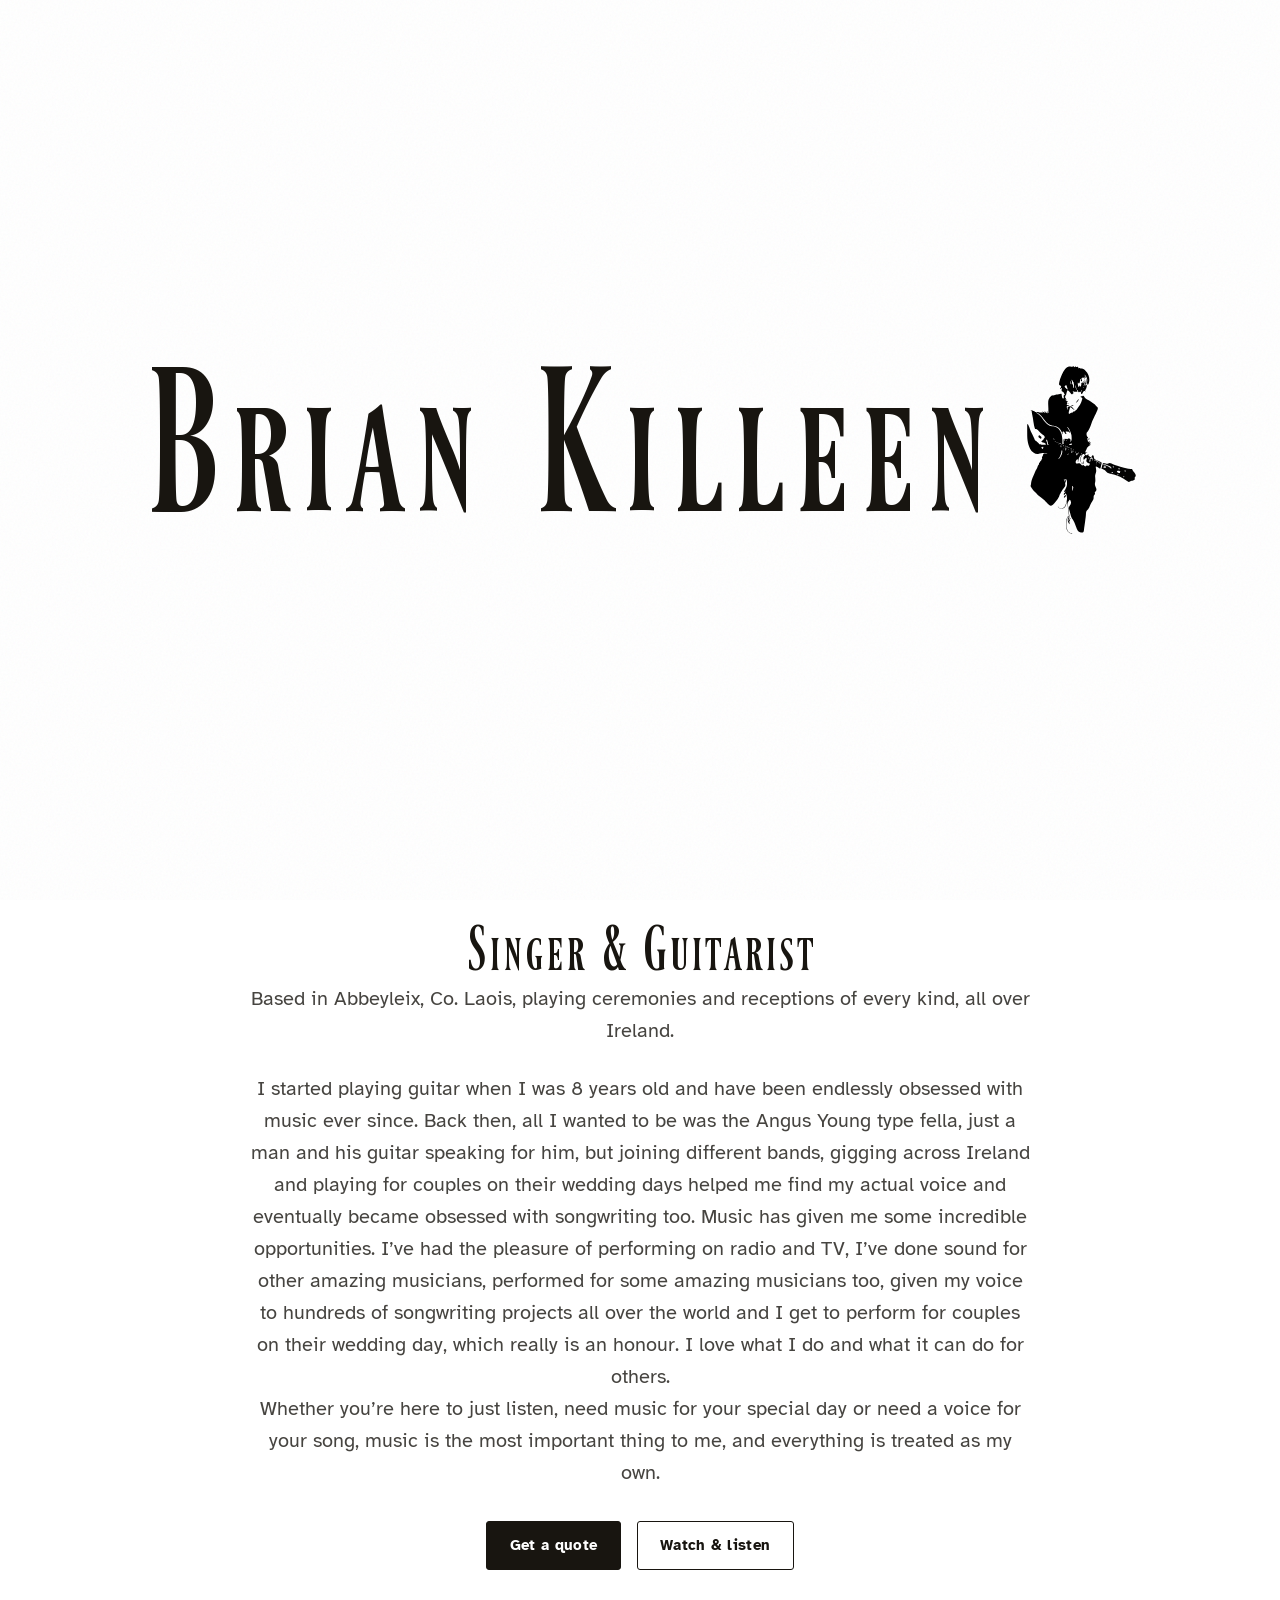
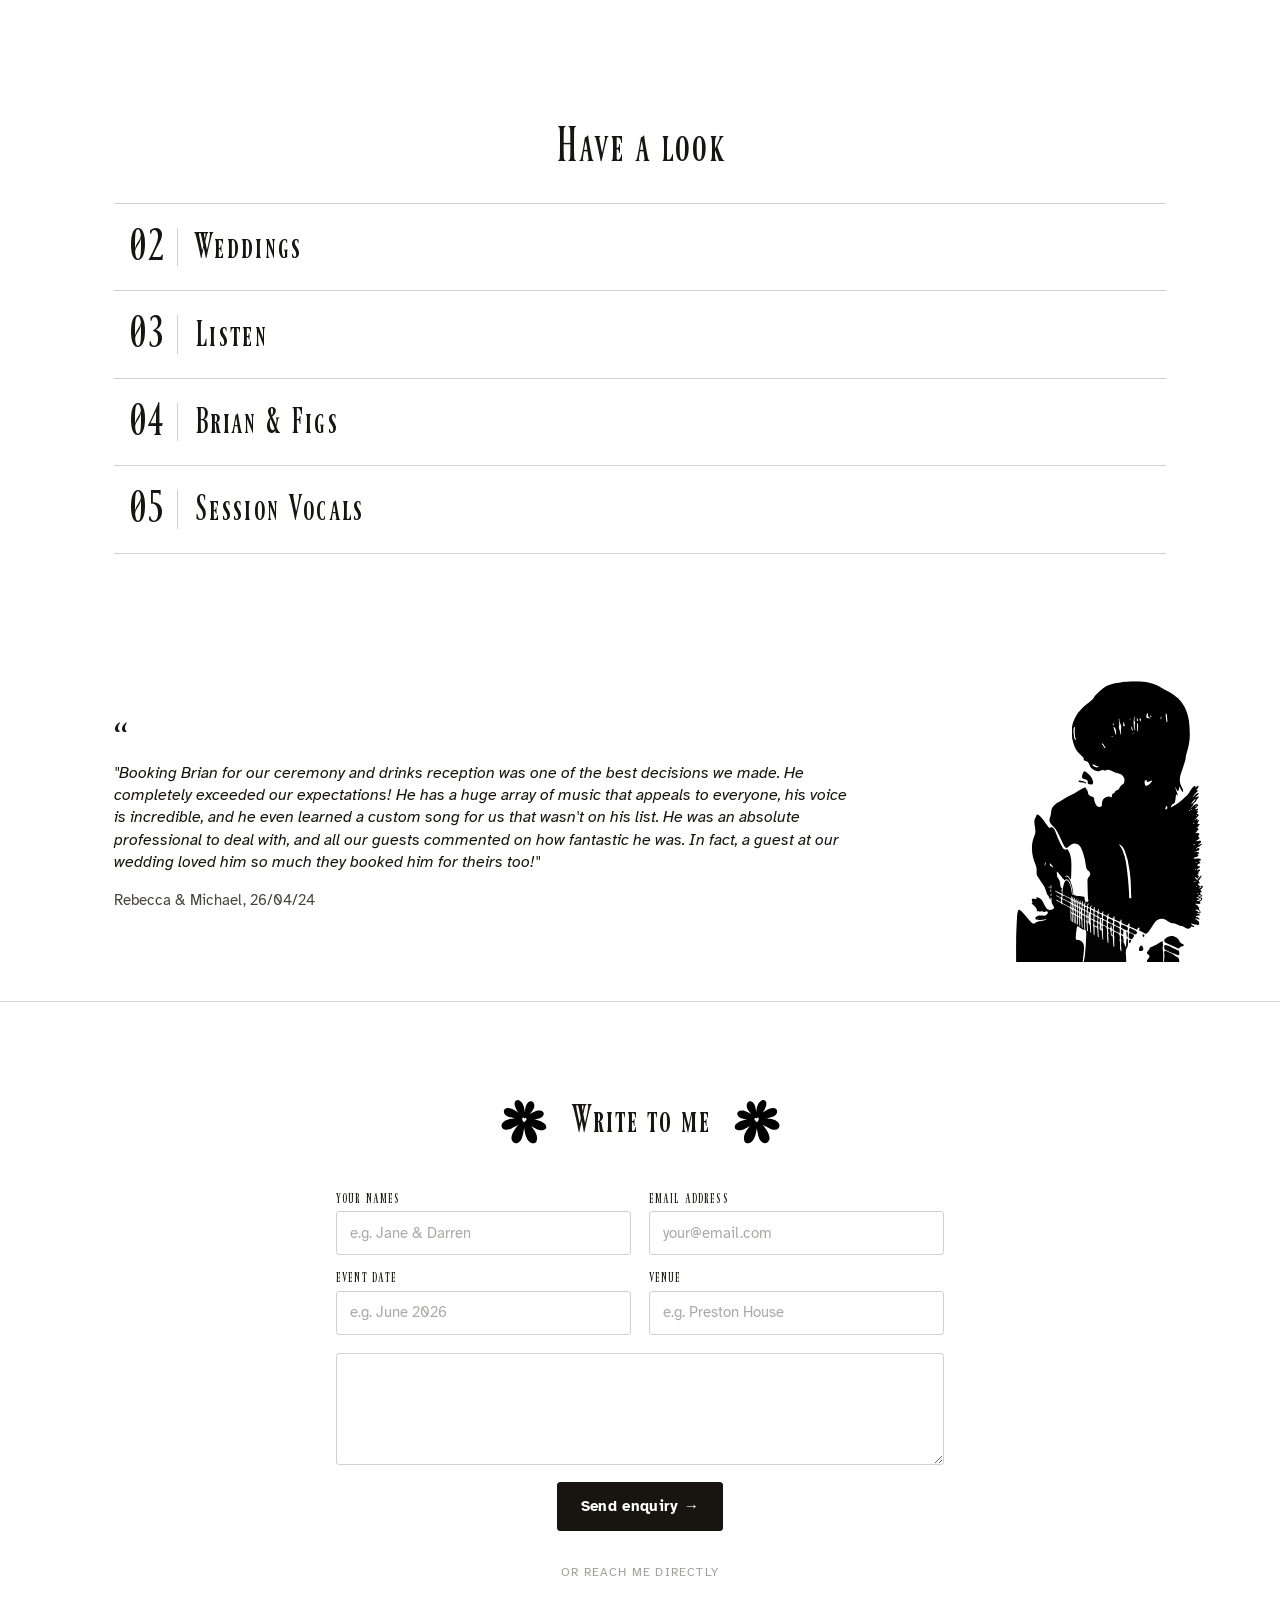
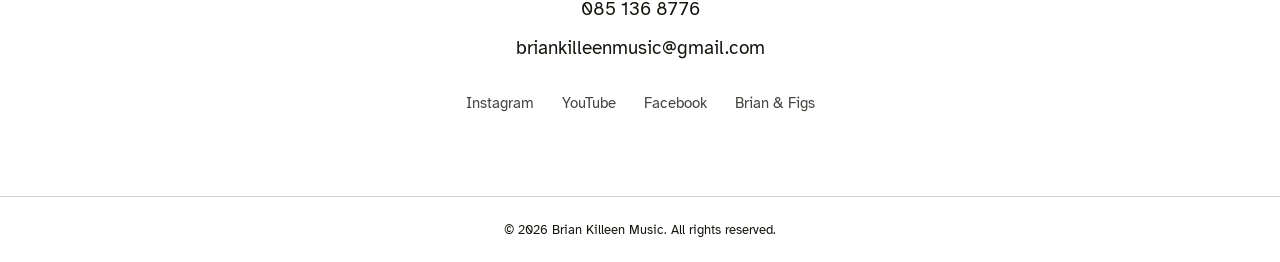
==== commit ef78ce0d: "more fixes" ====
--- a/index.html
+++ b/index.html
@@ -50,23 +50,15 @@
       <div class="hero-copy">
         <h2 class="hero-title">Singer &amp; Guitarist</h2>
         <p class="lede">Based in Abbeyleix, Co. Laois, playing ceremonies and receptions of every kind, all over Ireland.</p>
+        <p class="lede hero-bio">
+          I started playing guitar when I was 8 years old and have been endlessly obsessed with music ever since. Back then, all I wanted to be was the Angus Young type fella, just a man and his guitar speaking for him, but joining different bands, gigging across Ireland and playing for couples on their wedding days helped me find my actual voice and eventually became obsessed with songwriting too. Music has given me some incredible opportunities. I’ve had the pleasure of performing on radio and TV, I’ve done sound for other amazing musicians, performed for some amazing musicians too, given my voice to hundreds of songwriting projects all over the world and I get to perform for couples on their wedding day, which really is an honour. I love what I do and what it can do for others.
+          <br>Whether you’re here to just listen, need music for your special day or need a voice for your song, music is the most important thing to me, and everything is treated as my own.
+        </p>
         <div class="hero-actions">
           <a href="#contact" class="btn btn-solid">Get a quote</a>
           <a href="/listen/" class="btn btn-outline">Watch &amp; listen</a>
         </div>
       </div>
-    </div>
-  </section>
-
-  <section class="intro">
-    <div class="wrap reveal">
-      <h2 class="underline-draw">
-        <svg viewBox="0 0 200 20" preserveAspectRatio="none"><path d="M2 12 Q 50 2 100 10 T 198 8"/></svg>
-      </h2>
-      <p class="lede" style="margin-top:1.2rem;">
-        I started playing guitar when I was 8 years old and have been endlessly obsessed with music ever since. Back then, all I wanted to be was the Angus Young type fella, just a man and his guitar speaking for him, but joining different bands, gigging across Ireland and playing for couples on their wedding days helped me find my actual voice and eventually became obsessed with songwriting too. Music has given me some incredible opportunities. I’ve had the pleasure of performing on radio and TV, I’ve done sound for other amazing musicians, performed for some amazing musicians too, given my voice to hundreds of songwriting projects all over the world and I get to perform for couples on their wedding day, which really is an honour. I love what I do and what it can do for others.
-        <br>Whether you’re here to just listen, need music for your special day or need a voice for your song, music is the most important thing to me, and everything is treated as my own.
-      </p>
     </div>
   </section>
 
--- a/assets/css/style.css
+++ b/assets/css/style.css
@@ -67,7 +67,10 @@
 
 /* ---- Reset ---- */
 * { box-sizing: border-box; }
-html { scroll-behavior: smooth; }
+html {
+  scroll-behavior: smooth;
+  overflow-x: clip;
+}
 body, h1, h2, h3, h4, p, figure, blockquote { margin: 0; }
 img { max-width: 100%; display: block; }
 a { color: inherit; text-decoration: none; }
@@ -81,7 +84,6 @@
   font-size: 1rem;
   line-height: 1.6;
   position: relative;
-  overflow-x: hidden;
 }
 
 /* ---- Paper-grain overlay ---- */
@@ -465,6 +467,11 @@
   justify-content: center;
   gap: 1rem;
 }
+.hero-bio {
+  margin-top: 1.65rem;
+  margin-inline: auto;
+  max-width: 60ch;
+}
 
 /* ---- Home poster: the name fills the first screen on its own.
    The opening is pulled up under that screen, so it comes into
